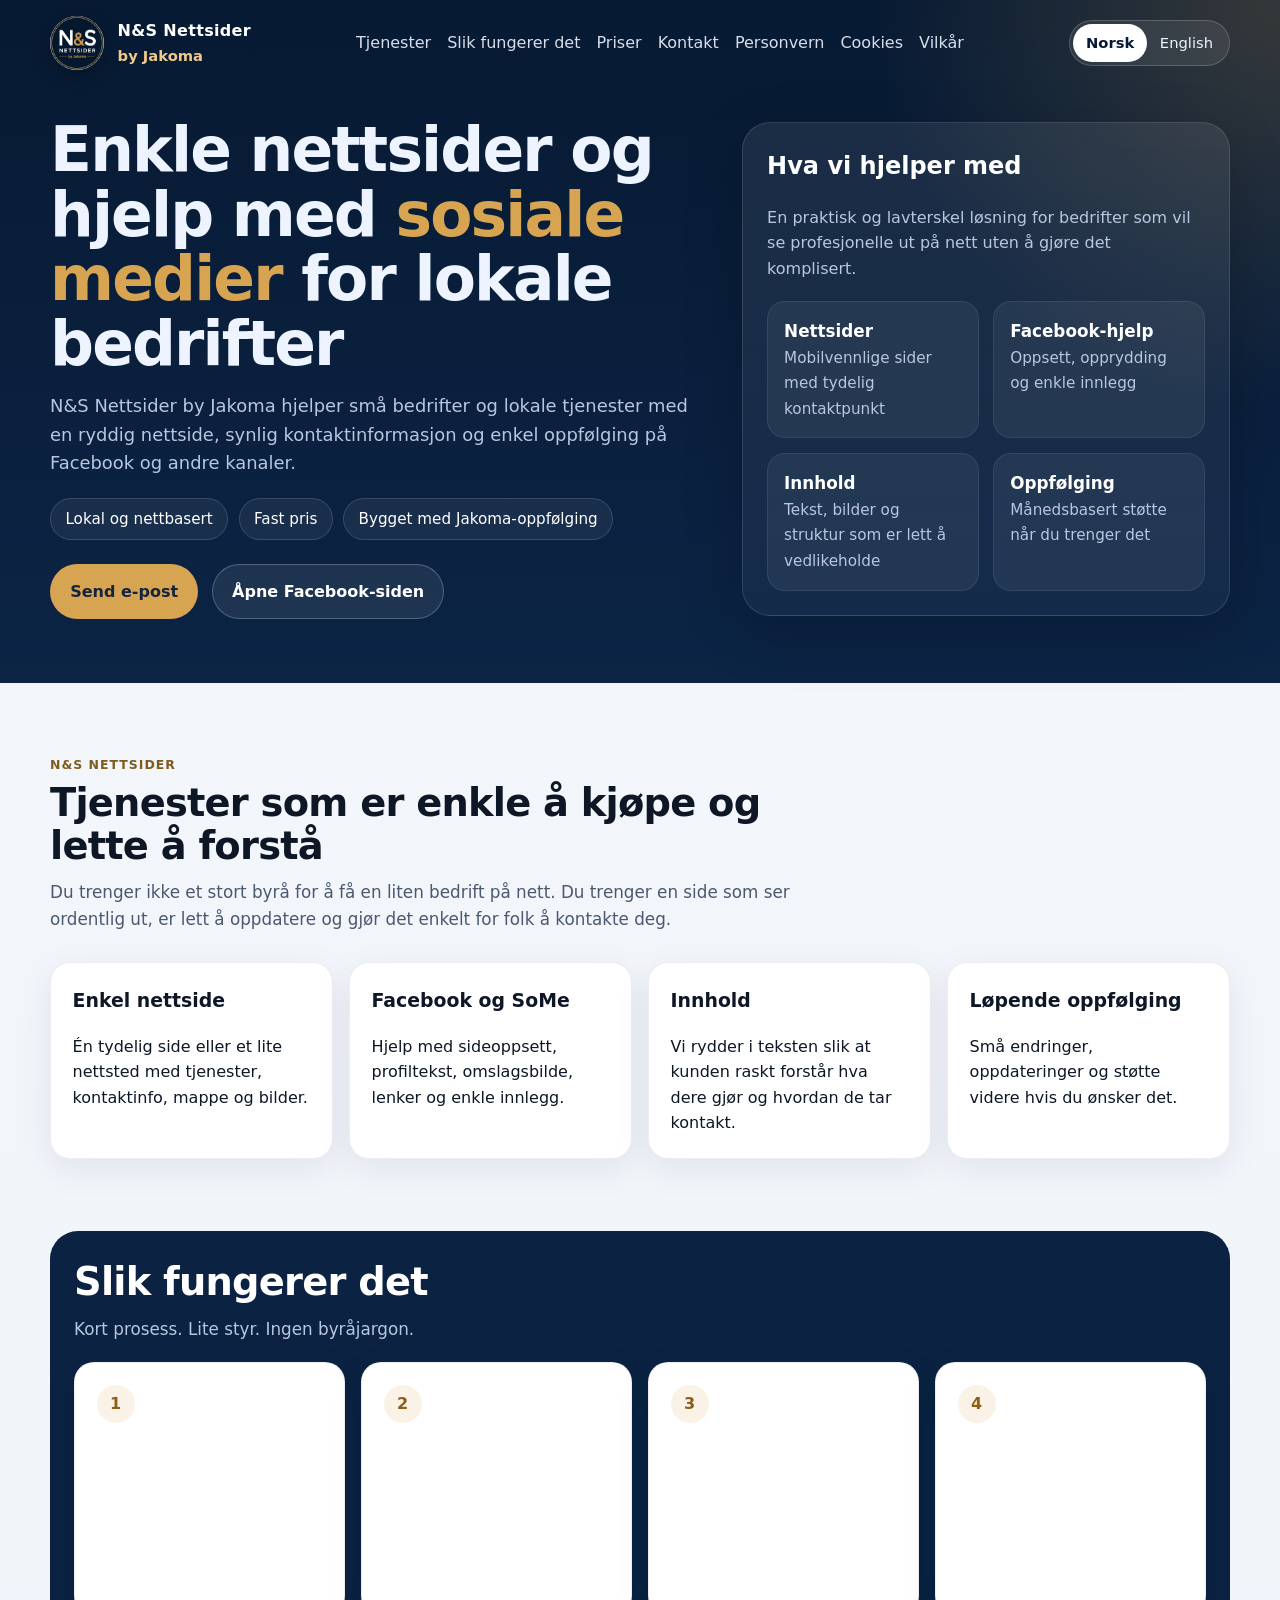
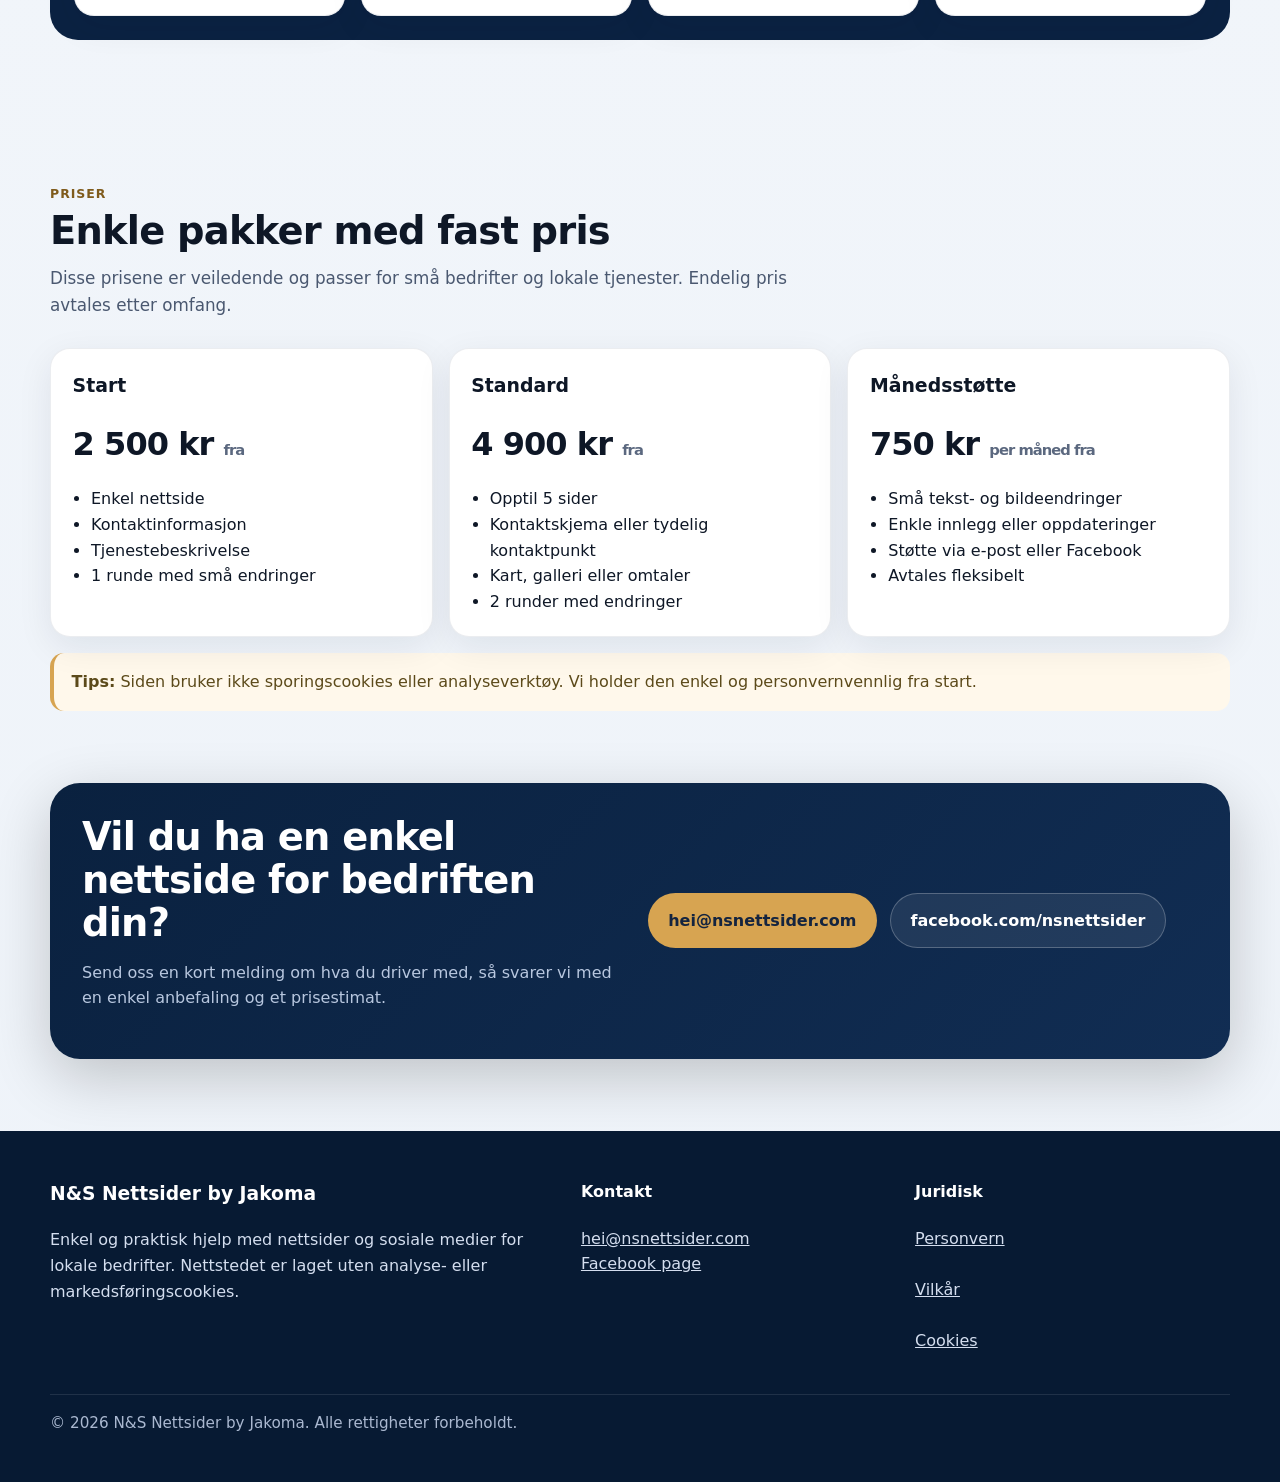
==== index.html @ bc0debbe "Add files via upload" ====
<!DOCTYPE html>
<html lang="no">
<head>
  <meta charset="utf-8" />
  <meta name="viewport" content="width=device-width, initial-scale=1" />
  <title>N&S Nettsider by Jakoma</title>
  <meta name="description" content="Enkle nettsider og hjelp med sosiale medier for lokale bedrifter. N&S Nettsider by Jakoma hjelper små bedrifter i Sortland og ellers i Norge." />
  <link rel="canonical" href="https://nsnettsider.com/" />
  <meta property="og:title" content="N&S Nettsider by Jakoma" />
  <meta property="og:description" content="Enkle nettsider og hjelp med sosiale medier for lokale bedrifter." />
  <meta property="og:type" content="website" />
  <meta property="og:url" content="https://nsnettsider.com/" />
  <meta property="og:image" content="https://nsnettsider.com/assets/og-cover.png" />
  <meta name="twitter:card" content="summary_large_image" />
  <meta name="theme-color" content="#071a33" />
  <link rel="icon" href="assets/logo.png" />
  <link rel="stylesheet" href="style.css" />
  <script type="application/ld+json">
  {
    "@context": "https://schema.org",
    "@type": "Organization",
    "name": "N&S Nettsider by Jakoma",
    "url": "https://nsnettsider.com/",
    "logo": "https://nsnettsider.com/assets/logo.png",
    "email": "hei@nsnettsider.com",
    "sameAs": [
      "https://www.facebook.com/nsnettsider/"
    ]
  }
  </script>
</head>
<body>
  <a class="skip-link" href="#main">Skip to content</a>
  <div class="site-shell">
    <div class="top">
      <div class="container">
        <header class="navbar" aria-label="Main navigation">
          <a class="brand" href="index.html" data-internal-link>
            <img src="assets/logo.png" alt="N&S Nettsider by Jakoma logo" />
            <span>
              <span class="brand-mark">N&S Nettsider</span>
              <span class="brand-sub">by Jakoma</span>
            </span>
          </a>
          <button class="mobile-toggle" type="button" data-mobile-toggle aria-expanded="false" aria-controls="site-menu"><span class="lang-block" data-lang="no">Meny</span><span class="lang-block" data-lang="en">Menu</span></button>
          <nav class="nav-links" id="site-menu" data-mobile-menu>
            <a href="#services"><span class="lang-block" data-lang="no">Tjenester</span><span class="lang-block" data-lang="en">Services</span></a>
            <a href="#process"><span class="lang-block" data-lang="no">Slik fungerer det</span><span class="lang-block" data-lang="en">How it works</span></a>
            <a href="#pricing"><span class="lang-block" data-lang="no">Priser</span><span class="lang-block" data-lang="en">Pricing</span></a>
            <a href="#contact"><span class="lang-block" data-lang="no">Kontakt</span><span class="lang-block" data-lang="en">Contact</span></a>
            <a href="privacy.html" data-internal-link><span class="lang-block" data-lang="no">Personvern</span><span class="lang-block" data-lang="en">Privacy</span></a>
            <a href="cookies.html" data-internal-link><span class="lang-block" data-lang="no">Cookies</span><span class="lang-block" data-lang="en">Cookies</span></a>
            <a href="terms.html" data-internal-link><span class="lang-block" data-lang="no">Vilkår</span><span class="lang-block" data-lang="en">Terms</span></a>
          </nav>
          <div class="nav-actions">
            <div class="lang-switch" aria-label="Language switcher">
              <a href="#" data-lang-switch="no">Norsk</a>
              <a href="#" data-lang-switch="en">English</a>
            </div>
          </div>
        </header>

        <main id="main" class="hero">
          <section>
            <div class="lang-block" data-lang="no">
              <h1>Enkle nettsider og hjelp med <span class="highlight">sosiale medier</span> for lokale bedrifter</h1>
              <p class="lead">N&S Nettsider by Jakoma hjelper små bedrifter og lokale tjenester med en ryddig nettside, synlig kontaktinformasjon og enkel oppfølging på Facebook og andre kanaler.</p>
              <div class="hero-badges">
                <span>Lokal og nettbasert</span>
                <span>Fast pris</span>
                <span>Bygget med Jakoma-oppfølging</span>
              </div>
              <div class="cta-row">
                <a class="button primary" href="mailto:hei@nsnettsider.com?subject=Foresp%C3%B8rsel%20om%20nettside">Send e-post</a>
                <a class="button secondary" href="https://www.facebook.com/nsnettsider/" target="_blank" rel="noopener noreferrer">Åpne Facebook-siden</a>
              </div>
            </div>
            <div class="lang-block" data-lang="en">
              <h1>Simple websites and <span class="highlight">social media help</span> for local businesses</h1>
              <p class="lead">N&S Nettsider by Jakoma helps small businesses and local services with a tidy website, clear contact details, and straightforward support for Facebook and related channels.</p>
              <div class="hero-badges">
                <span>Local and remote</span>
                <span>Fixed pricing</span>
                <span>Built with Jakoma oversight</span>
              </div>
              <div class="cta-row">
                <a class="button primary" href="mailto:hei@nsnettsider.com?subject=Website%20enquiry">Email us</a>
                <a class="button secondary" href="https://www.facebook.com/nsnettsider/" target="_blank" rel="noopener noreferrer">Open Facebook page</a>
              </div>
            </div>
          </section>

          <aside class="hero-card" aria-label="Overview">
            <div class="lang-block" data-lang="no">
              <h2 style="margin-top:0;color:#fff;font-size:1.5rem;">Hva vi hjelper med</h2>
              <p style="color:var(--muted);margin-top:0;">En praktisk og lavterskel løsning for bedrifter som vil se profesjonelle ut på nett uten å gjøre det komplisert.</p>
              <div class="stats">
                <div class="stat"><strong>Nettsider</strong><span>Mobilvennlige sider med tydelig kontaktpunkt</span></div>
                <div class="stat"><strong>Facebook-hjelp</strong><span>Oppsett, opprydding og enkle innlegg</span></div>
                <div class="stat"><strong>Innhold</strong><span>Tekst, bilder og struktur som er lett å vedlikeholde</span></div>
                <div class="stat"><strong>Oppfølging</strong><span>Månedsbasert støtte når du trenger det</span></div>
              </div>
            </div>
            <div class="lang-block" data-lang="en">
              <h2 style="margin-top:0;color:#fff;font-size:1.5rem;">What we help with</h2>
              <p style="color:var(--muted);margin-top:0;">A practical, low-friction option for businesses that want to look professional online without making it complicated.</p>
              <div class="stats">
                <div class="stat"><strong>Websites</strong><span>Mobile-friendly pages with a clear contact point</span></div>
                <div class="stat"><strong>Facebook support</strong><span>Setup, tidy-up, and simple posts</span></div>
                <div class="stat"><strong>Content</strong><span>Copy, images, and structure that are easy to maintain</span></div>
                <div class="stat"><strong>Ongoing support</strong><span>Monthly help when you need it</span></div>
              </div>
            </div>
          </aside>
        </main>
      </div>
    </div>

    <section class="section">
      <div class="container">
        <div class="section-head">
          <div class="lang-block" data-lang="no">
            <div class="kicker">N&S Nettsider</div>
            <h2 id="services">Tjenester som er enkle å kjøpe og lette å forstå</h2>
            <p class="section-lead">Du trenger ikke et stort byrå for å få en liten bedrift på nett. Du trenger en side som ser ordentlig ut, er lett å oppdatere og gjør det enkelt for folk å kontakte deg.</p>
          </div>
          <div class="lang-block" data-lang="en">
            <div class="kicker">N&S Nettsider</div>
            <h2 id="services">Services that are easy to buy and easy to understand</h2>
            <p class="section-lead">You do not need a big agency to get a small business online. You need a site that looks credible, is easy to update, and makes it easy for people to contact you.</p>
          </div>
        </div>
        <div class="grid grid-4">
          <article class="card">
            <div class="lang-block" data-lang="no"><h3>Enkel nettside</h3><p>Én tydelig side eller et lite nettsted med tjenester, kontaktinfo, mappe og bilder.</p></div>
            <div class="lang-block" data-lang="en"><h3>Simple website</h3><p>One clear landing page or a small website with services, contact details, map, and images.</p></div>
          </article>
          <article class="card">
            <div class="lang-block" data-lang="no"><h3>Facebook og SoMe</h3><p>Hjelp med sideoppsett, profiltekst, omslagsbilde, lenker og enkle innlegg.</p></div>
            <div class="lang-block" data-lang="en"><h3>Facebook and social</h3><p>Help with page setup, profile text, cover image, links, and simple posts.</p></div>
          </article>
          <article class="card">
            <div class="lang-block" data-lang="no"><h3>Innhold</h3><p>Vi rydder i teksten slik at kunden raskt forstår hva dere gjør og hvordan de tar kontakt.</p></div>
            <div class="lang-block" data-lang="en"><h3>Content</h3><p>We tidy the wording so customers quickly understand what you do and how to get in touch.</p></div>
          </article>
          <article class="card">
            <div class="lang-block" data-lang="no"><h3>Løpende oppfølging</h3><p>Små endringer, oppdateringer og støtte videre hvis du ønsker det.</p></div>
            <div class="lang-block" data-lang="en"><h3>Ongoing support</h3><p>Small changes, updates, and continued support if you want it.</p></div>
          </article>
        </div>
      </div>
    </section>

    <section class="section steps" style="padding-top:0;">
      <div class="container">
        <div class="band">
          <div class="section-head" style="margin-bottom:1.2rem;max-width:none;">
            <div class="lang-block" data-lang="no"><h2 id="process" style="color:#fff;">Slik fungerer det</h2><p class="section-lead" style="color:var(--muted);">Kort prosess. Lite styr. Ingen byråjargon.</p></div>
            <div class="lang-block" data-lang="en"><h2 id="process" style="color:#fff;">How it works</h2><p class="section-lead" style="color:var(--muted);">Short process. Minimal hassle. No agency jargon.</p></div>
          </div>
          <div class="grid grid-4">
            <div class="card"><div class="step-number">1</div><div class="lang-block" data-lang="no"><h3>Send informasjon</h3><p>Send oss navn på bedriften, tjenester, kontaktinfo og eventuelle bilder.</p></div><div class="lang-block" data-lang="en"><h3>Send the basics</h3><p>Send the business name, services, contact details, and any photos you have.</p></div></div>
            <div class="card"><div class="step-number">2</div><div class="lang-block" data-lang="no"><h3>Vi setter opp siden</h3><p>Vi bygger en enkel og mobilvennlig side med tydelig struktur.</p></div><div class="lang-block" data-lang="en"><h3>We build the page</h3><p>We create a simple, mobile-friendly page with a clear structure.</p></div></div>
            <div class="card"><div class="step-number">3</div><div class="lang-block" data-lang="no"><h3>Du godkjenner</h3><p>Du ser gjennom og ber om små endringer før publisering.</p></div><div class="lang-block" data-lang="en"><h3>You review it</h3><p>You review the draft and request any small changes before launch.</p></div></div>
            <div class="card"><div class="step-number">4</div><div class="lang-block" data-lang="no"><h3>Publisering og oppfølging</h3><p>Når alt ser bra ut, publiserer vi og kan hjelpe videre ved behov.</p></div><div class="lang-block" data-lang="en"><h3>Launch and follow-up</h3><p>Once it looks right, we publish and can continue supporting you if needed.</p></div></div>
          </div>
        </div>
      </div>
    </section>

    <section class="section">
      <div class="container">
        <div class="section-head">
          <div class="lang-block" data-lang="no"><div class="kicker">Priser</div><h2 id="pricing">Enkle pakker med fast pris</h2><p class="section-lead">Disse prisene er veiledende og passer for små bedrifter og lokale tjenester. Endelig pris avtales etter omfang.</p></div>
          <div class="lang-block" data-lang="en"><div class="kicker">Pricing</div><h2 id="pricing">Simple packages with fixed pricing</h2><p class="section-lead">These guide prices suit small businesses and local services. Final pricing depends on scope.</p></div>
        </div>
        <div class="grid grid-3">
          <article class="card">
            <div class="lang-block" data-lang="no"><h3>Start</h3><div class="price">2 500 kr <small>fra</small></div><ul><li>Enkel nettside</li><li>Kontaktinformasjon</li><li>Tjenestebeskrivelse</li><li>1 runde med små endringer</li></ul></div>
            <div class="lang-block" data-lang="en"><h3>Starter</h3><div class="price">NOK 2,500 <small>from</small></div><ul><li>Simple website</li><li>Contact details</li><li>Services section</li><li>1 round of minor edits</li></ul></div>
          </article>
          <article class="card">
            <div class="lang-block" data-lang="no"><h3>Standard</h3><div class="price">4 900 kr <small>fra</small></div><ul><li>Opptil 5 sider</li><li>Kontaktskjema eller tydelig kontaktpunkt</li><li>Kart, galleri eller omtaler</li><li>2 runder med endringer</li></ul></div>
            <div class="lang-block" data-lang="en"><h3>Standard</h3><div class="price">NOK 4,900 <small>from</small></div><ul><li>Up to 5 pages</li><li>Contact form or clear contact point</li><li>Map, gallery, or reviews</li><li>2 rounds of edits</li></ul></div>
          </article>
          <article class="card">
            <div class="lang-block" data-lang="no"><h3>Månedsstøtte</h3><div class="price">750 kr <small>per måned fra</small></div><ul><li>Små tekst- og bildeendringer</li><li>Enkle innlegg eller oppdateringer</li><li>Støtte via e-post eller Facebook</li><li>Avtales fleksibelt</li></ul></div>
            <div class="lang-block" data-lang="en"><h3>Monthly support</h3><div class="price">NOK 750 <small>per month from</small></div><ul><li>Minor copy and image updates</li><li>Simple posts or updates</li><li>Support by email or Facebook</li><li>Flexible as needed</li></ul></div>
          </article>
        </div>
        <div class="notice" style="margin-top:1rem;">
          <div class="lang-block" data-lang="no"><strong>Tips:</strong> Siden bruker ikke sporingscookies eller analyseverktøy. Vi holder den enkel og personvernvennlig fra start.</div>
          <div class="lang-block" data-lang="en"><strong>Note:</strong> This website does not use tracking cookies or analytics tools. It is intentionally kept simple and privacy-friendly from the start.</div>
        </div>
      </div>
    </section>

    <section class="section" id="contact" style="padding-top:0;">
      <div class="container">
        <div class="cta-panel">
          <div class="grid grid-2" style="align-items:center;">
            <div>
              <div class="lang-block" data-lang="no"><h2 style="color:#fff;margin-top:0;">Vil du ha en enkel nettside for bedriften din?</h2><p>Send oss en kort melding om hva du driver med, så svarer vi med en enkel anbefaling og et prisestimat.</p></div>
              <div class="lang-block" data-lang="en"><h2 style="color:#fff;margin-top:0;">Want a simple website for your business?</h2><p>Send us a short message about your business and we will reply with a straightforward recommendation and price estimate.</p></div>
            </div>
            <div>
              <div class="cta-row" style="justify-content:flex-start;">
                <a class="button primary" href="mailto:hei@nsnettsider.com?subject=Foresp%C3%B8rsel%20om%20nettside">hei@nsnettsider.com</a>
                <a class="button secondary" href="https://www.facebook.com/nsnettsider/" target="_blank" rel="noopener noreferrer">facebook.com/nsnettsider</a>
              </div>
            </div>
          </div>
        </div>
      </div>
    </section>

    <footer class="footer">
      <div class="container">
        <div class="footer-grid">
          <div>
            <h3>N&S Nettsider by Jakoma</h3>
            <div class="lang-block" data-lang="no"><p>Enkel og praktisk hjelp med nettsider og sosiale medier for lokale bedrifter. Nettstedet er laget uten analyse- eller markedsføringscookies.</p></div>
            <div class="lang-block" data-lang="en"><p>Simple, practical help with websites and social media for local businesses. This site is built without analytics or marketing cookies.</p></div>
          </div>
          <div>
            <h4><span class="lang-block" data-lang="no">Kontakt</span><span class="lang-block" data-lang="en">Contact</span></h4>
            <p><a href="mailto:hei@nsnettsider.com">hei@nsnettsider.com</a><br /><a href="https://www.facebook.com/nsnettsider/" target="_blank" rel="noopener noreferrer">Facebook page</a></p>
          </div>
          <div>
            <h4><span class="lang-block" data-lang="no">Juridisk</span><span class="lang-block" data-lang="en">Legal</span></h4>
            <p><a href="privacy.html" data-internal-link><span class="lang-block" data-lang="no">Personvern</span><span class="lang-block" data-lang="en">Privacy</span></a><br /><a href="terms.html" data-internal-link><span class="lang-block" data-lang="no">Vilkår</span><span class="lang-block" data-lang="en">Terms</span></a><br /><a href="cookies.html" data-internal-link>Cookies</a></p>
          </div>
        </div>
        <p class="footer-meta"><span class="lang-block" data-lang="no">© 2026 N&S Nettsider by Jakoma. Alle rettigheter forbeholdt.</span><span class="lang-block" data-lang="en">© 2026 N&S Nettsider by Jakoma. All rights reserved.</span></p>
      </div>
    </footer>
  </div>
  <script src="site.js"></script>
</body>
</html>
---- style.css ----
:root {
  --bg: #071a33;
  --bg-soft: #0c2445;
  --surface: #0f2d55;
  --surface-soft: #132f59;
  --card: #ffffff;
  --text: #0e1726;
  --ink: #eef4ff;
  --muted: #b8c7df;
  --line: rgba(255,255,255,0.14);
  --gold: #d7a451;
  --gold-soft: #f0ca8a;
  --shadow: 0 18px 60px rgba(0,0,0,0.2);
  --radius: 20px;
  --max: 1180px;
}
* { box-sizing: border-box; }
html { scroll-behavior: smooth; }
body {
  margin: 0;
  font-family: Inter, ui-sans-serif, system-ui, -apple-system, BlinkMacSystemFont, "Segoe UI", sans-serif;
  color: var(--text);
  background: linear-gradient(180deg, #f4f7fb 0%, #eef3f9 100%);
  line-height: 1.6;
}
a { color: inherit; }
img { max-width: 100%; display: block; }
.skip-link {
  position: absolute; left: -9999px; top: auto;
}
.skip-link:focus {
  left: 12px; top: 12px; z-index: 1000; background: #fff; padding: .75rem 1rem; border-radius: 10px;
}
.site-shell {
  min-height: 100vh;
}
.top {
  background:
    radial-gradient(circle at top right, rgba(215,164,81,0.22), transparent 28%),
    linear-gradient(180deg, var(--bg) 0%, var(--bg-soft) 100%);
  color: var(--ink);
}
.container {
  width: min(calc(100% - 2rem), var(--max));
  margin: 0 auto;
}
.navbar {
  display: flex;
  align-items: center;
  justify-content: space-between;
  gap: 1rem;
  padding: 1rem 0;
}
.brand {
  display: inline-flex;
  align-items: center;
  gap: .85rem;
  color: #fff;
  text-decoration: none;
  min-width: 0;
}
.brand img {
  width: 54px;
  height: 54px;
  border-radius: 50%;
  box-shadow: 0 6px 18px rgba(0,0,0,.25);
}
.brand-mark {
  font-weight: 800;
  letter-spacing: .02em;
}
.brand-sub {
  display: block;
  color: var(--gold-soft);
  font-size: .92rem;
  font-weight: 600;
}
.nav-links {
  display: flex;
  align-items: center;
  gap: 1rem;
  flex-wrap: wrap;
}
.nav-links a {
  color: var(--ink);
  text-decoration: none;
  opacity: .9;
}
.nav-links a:hover,
.nav-links a:focus-visible { opacity: 1; text-decoration: underline; }
.nav-actions {
  display: inline-flex;
  gap: .5rem;
  align-items: center;
}
.lang-switch {
  display: inline-flex;
  background: rgba(255,255,255,.08);
  border: 1px solid rgba(255,255,255,.18);
  border-radius: 999px;
  padding: .2rem;
}
.lang-switch a {
  color: var(--ink);
  text-decoration: none;
  border-radius: 999px;
  padding: .45rem .8rem;
  font-size: .92rem;
}
.lang-switch a.active {
  background: #fff;
  color: var(--bg);
  font-weight: 700;
}
.mobile-toggle {
  display: none;
  border: 1px solid rgba(255,255,255,.2);
  background: rgba(255,255,255,.08);
  color: #fff;
  border-radius: 12px;
  padding: .7rem .8rem;
}
.hero {
  display: grid;
  grid-template-columns: 1.15fr .85fr;
  gap: 2rem;
  padding: 2rem 0 4rem;
  align-items: center;
}
.hero h1 {
  font-size: clamp(2.3rem, 4.8vw, 4.4rem);
  line-height: 1.05;
  margin: 0 0 1rem;
  letter-spacing: -.03em;
}
.hero p.lead {
  font-size: clamp(1.05rem, 1.4vw, 1.22rem);
  color: var(--muted);
  max-width: 62ch;
  margin: 0 0 1.25rem;
}
.highlight { color: var(--gold); }
.hero-badges {
  display: flex;
  flex-wrap: wrap;
  gap: .65rem;
  margin: 1.25rem 0 1.5rem;
}
.hero-badges span {
  border: 1px solid rgba(255,255,255,.14);
  border-radius: 999px;
  padding: .5rem .9rem;
  background: rgba(255,255,255,.06);
  color: #fff;
  font-size: .95rem;
}
.cta-row {
  display: flex;
  gap: .85rem;
  flex-wrap: wrap;
}
.button {
  display: inline-flex;
  align-items: center;
  justify-content: center;
  min-height: 48px;
  border-radius: 999px;
  padding: .85rem 1.2rem;
  text-decoration: none;
  font-weight: 700;
  border: 1px solid transparent;
}
.button.primary { background: var(--gold); color: #14243f; }
.button.primary:hover,
.button.primary:focus-visible { filter: brightness(1.04); }
.button.secondary {
  color: #fff;
  border-color: rgba(255,255,255,.24);
  background: rgba(255,255,255,.08);
}
.hero-card {
  background: linear-gradient(180deg, rgba(255,255,255,.08), rgba(255,255,255,.04));
  border: 1px solid rgba(255,255,255,.12);
  border-radius: 28px;
  padding: 1.5rem;
  box-shadow: var(--shadow);
}
.hero-card .stats {
  display: grid;
  grid-template-columns: repeat(2, minmax(0, 1fr));
  gap: .9rem;
  margin-top: 1.2rem;
}
.hero-card .stat {
  background: rgba(255,255,255,.06);
  border: 1px solid rgba(255,255,255,.08);
  border-radius: 18px;
  padding: 1rem;
}
.hero-card .stat strong { display:block; color:#fff; font-size:1.05rem; }
.hero-card .stat span { color: var(--muted); font-size:.95rem; }
.section {
  padding: 4.5rem 0;
}
.section-head {
  max-width: 760px;
  margin-bottom: 1.8rem;
}
.kicker {
  color: #7f5b1c;
  font-weight: 800;
  letter-spacing: .08em;
  text-transform: uppercase;
  font-size: .78rem;
}
.section h2 {
  margin: .35rem 0 .8rem;
  font-size: clamp(1.8rem, 3vw, 3rem);
  line-height: 1.12;
  letter-spacing: -.02em;
}
.section p.section-lead {
  margin: 0;
  color: #4a5870;
  font-size: 1.05rem;
}
.grid {
  display: grid;
  gap: 1rem;
}
.grid-4 { grid-template-columns: repeat(4, minmax(0, 1fr)); }
.grid-3 { grid-template-columns: repeat(3, minmax(0, 1fr)); }
.grid-2 { grid-template-columns: repeat(2, minmax(0, 1fr)); }
.card {
  background: #fff;
  border-radius: var(--radius);
  padding: 1.35rem;
  box-shadow: 0 10px 35px rgba(7,26,51,.08);
  border: 1px solid rgba(9, 33, 69, 0.08);
}
.card h3 { margin-top: 0; font-size: 1.18rem; }
.card p:last-child, .card ul:last-child { margin-bottom: 0; }
.card ul { padding-left: 1.15rem; }
.band {
  background: #0b2242;
  color: #fff;
  border-radius: 28px;
  padding: 1.5rem;
}
.steps .step-number {
  width: 38px; height: 38px;
  display: inline-flex;
  align-items: center; justify-content: center;
  border-radius: 50%;
  background: rgba(215,164,81,.14);
  color: #8f5e15;
  font-weight: 800;
  margin-bottom: .9rem;
}
.price {
  font-size: 2rem;
  font-weight: 800;
  letter-spacing: -.03em;
  margin: .2rem 0 .5rem;
}
.price small {
  font-size: .92rem;
  font-weight: 600;
  color: #5b687f;
}
.notice {
  border-left: 4px solid var(--gold);
  padding: 1rem 1rem 1rem 1.1rem;
  background: #fff8eb;
  border-radius: 14px;
  color: #5c4a1a;
}
.cta-panel {
  background: linear-gradient(135deg, #0a213f 0%, #112d53 100%);
  color: #fff;
  border-radius: 30px;
  padding: 2rem;
  box-shadow: var(--shadow);
}
.cta-panel p { color: var(--muted); }
.footer {
  background: #071a33;
  color: #d4deef;
  padding: 3rem 0 2rem;
}
.footer-grid {
  display: grid;
  grid-template-columns: 1.3fr .8fr .8fr;
  gap: 1.2rem;
}
.footer h3,.footer h4 { color:#fff; margin-top:0; }
.footer a { color: #d4deef; }
.footer-meta {
  margin-top: 1.5rem;
  padding-top: 1rem;
  border-top: 1px solid rgba(255,255,255,.1);
  color: #aab8d0;
  font-size: .95rem;
}
.legal-page .top {
  padding-bottom: 1rem;
}
.legal-wrap {
  width: min(calc(100% - 2rem), 900px);
  margin: -2rem auto 0;
  position: relative;
}
.legal-card {
  background: #fff;
  border-radius: 28px;
  box-shadow: 0 18px 60px rgba(7,26,51,.1);
  padding: 2rem;
  border: 1px solid rgba(9, 33, 69, 0.08);
}
.legal-card h1 { margin-top: 0; font-size: clamp(2rem, 3.4vw, 3.25rem); }
.legal-card h2 { margin-top: 2rem; }
.legal-card p, .legal-card li { color: #334159; }
.legal-links {
  display: inline-flex; gap: .75rem; flex-wrap: wrap;
  margin-top: 1rem;
}
.legal-links a {
  background: #eff4fb;
  border-radius: 999px;
  padding: .55rem .85rem;
  text-decoration: none;
  color: #1e3558;
  font-weight: 600;
}
.lang-block { display: none; }
.lang-block.active { display: block; }
@media (max-width: 980px) {
  .hero { grid-template-columns: 1fr; }
  .grid-4, .grid-3, .grid-2, .footer-grid { grid-template-columns: 1fr; }
}
@media (max-width: 760px) {
  .nav-links {
    position: fixed;
    inset: 72px 1rem auto 1rem;
    background: rgba(7,26,51,.98);
    border: 1px solid rgba(255,255,255,.08);
    border-radius: 20px;
    padding: 1rem;
    display: none;
    z-index: 50;
    box-shadow: var(--shadow);
  }
  .nav-links.open { display: flex; flex-direction: column; align-items: flex-start; }
  .mobile-toggle { display: inline-flex; }
  .navbar { align-items: flex-start; }
  .nav-actions { margin-left: auto; }
  .hero-card .stats { grid-template-columns: 1fr; }
  .section { padding: 3.5rem 0; }
  .legal-card { padding: 1.4rem; }
}
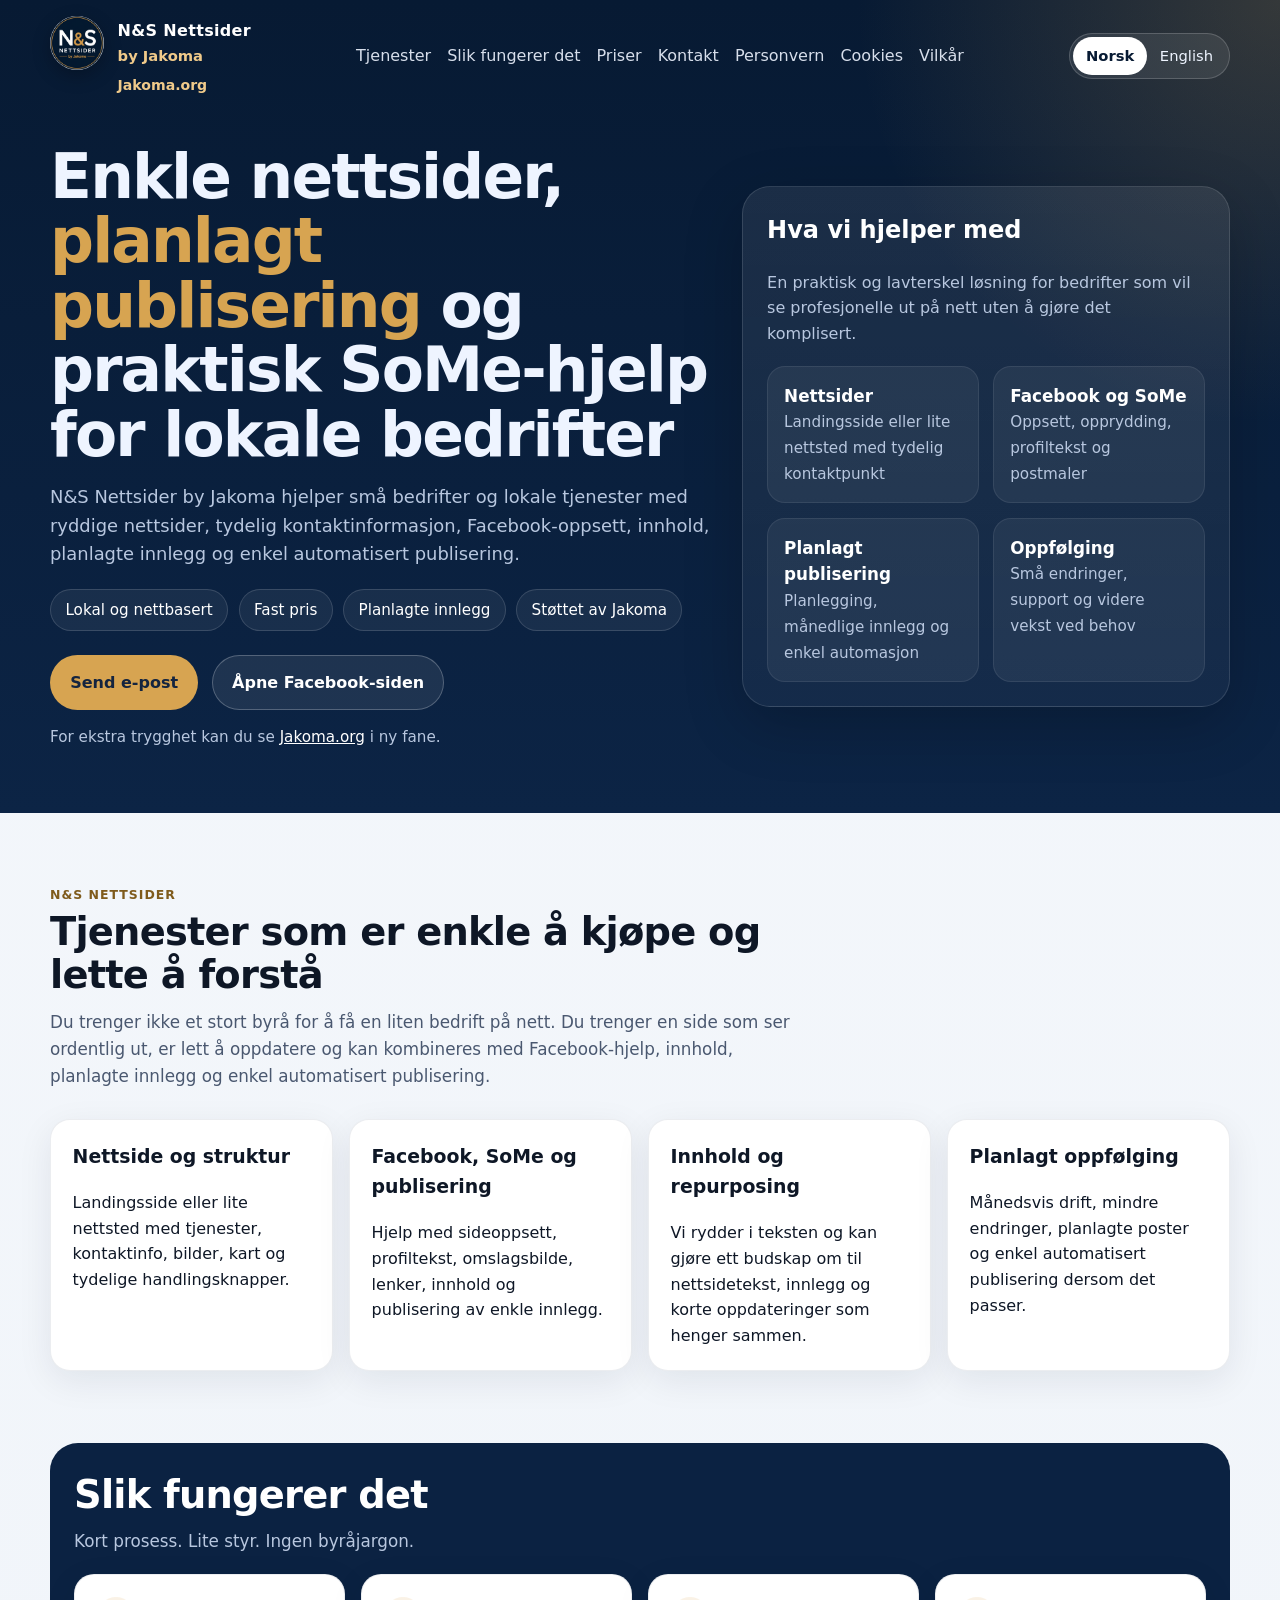
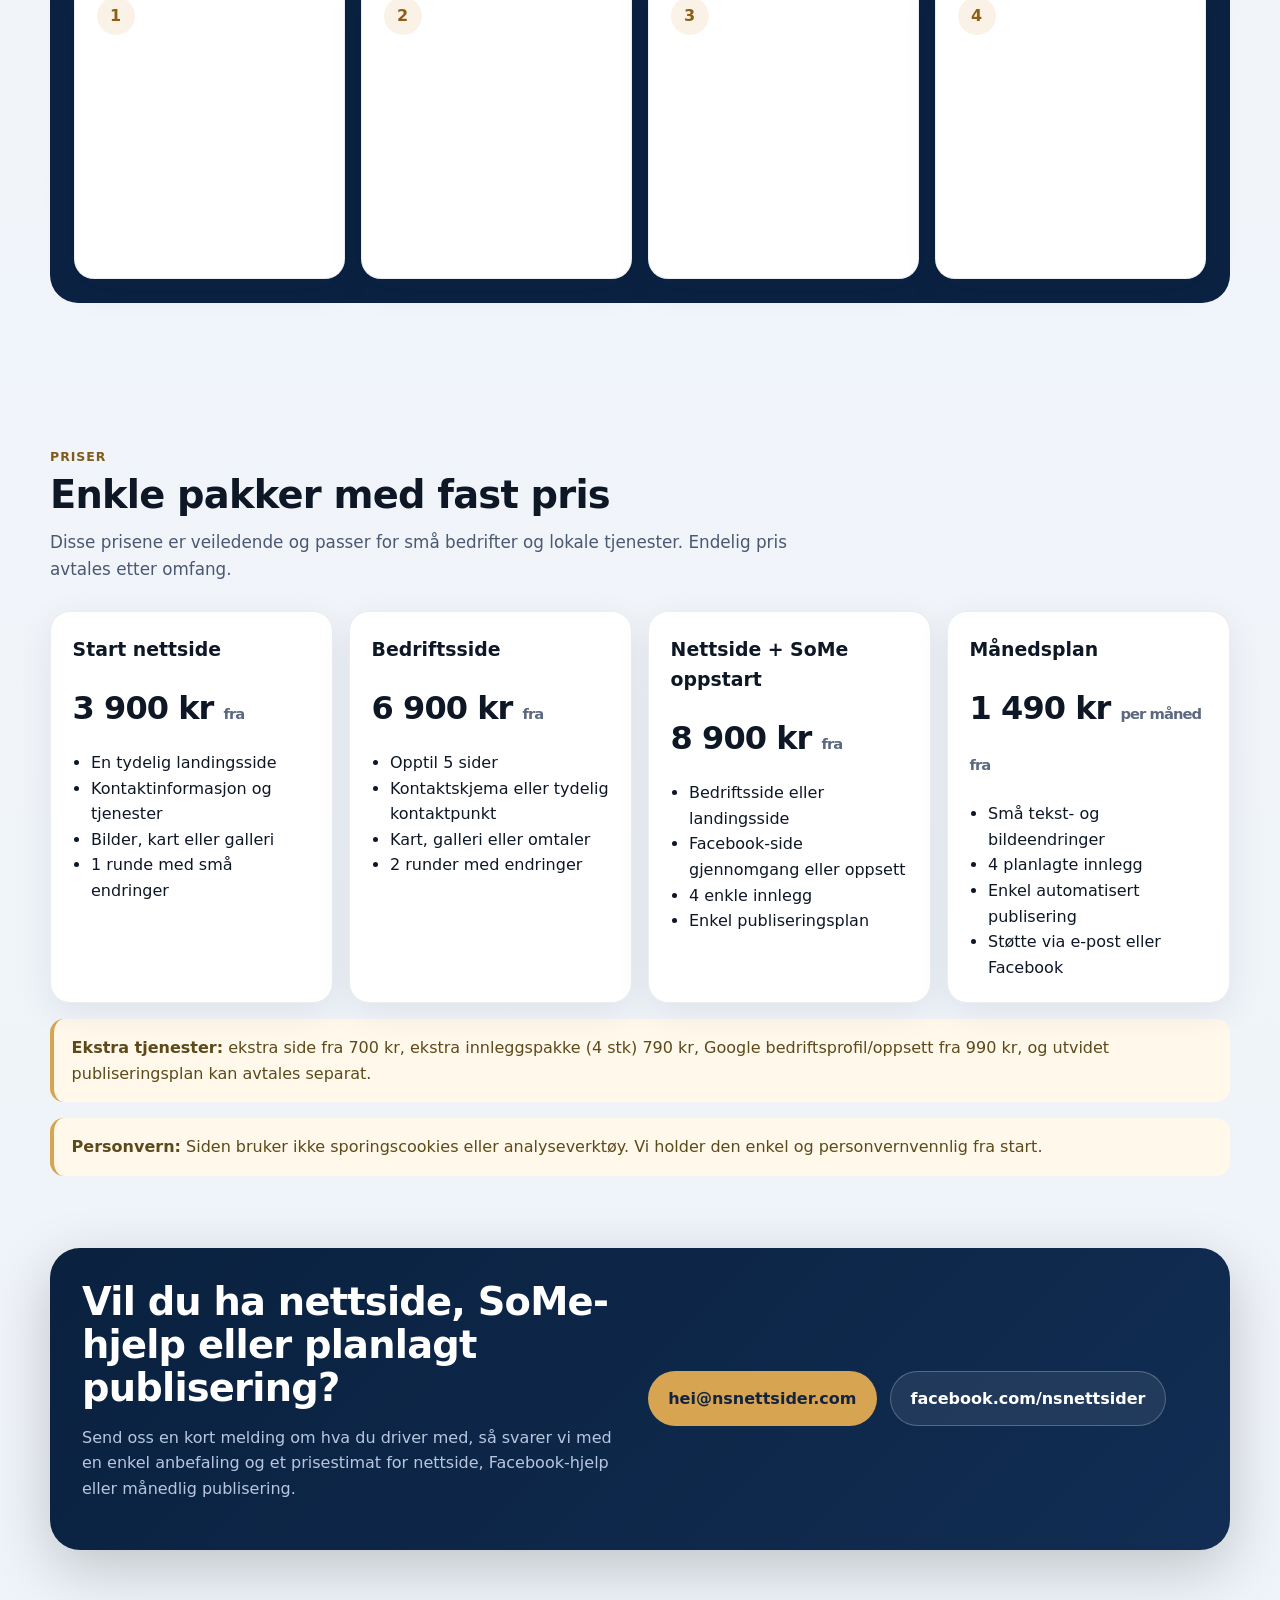
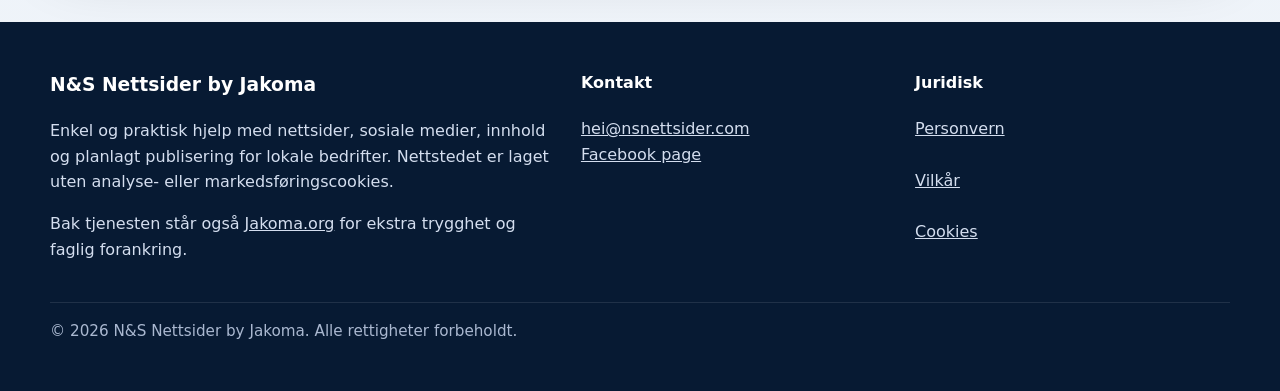
==== commit a04087ff: "Add files via upload" ====
--- a/index.html
+++ b/index.html
@@ -4,10 +4,10 @@
   <meta charset="utf-8" />
   <meta name="viewport" content="width=device-width, initial-scale=1" />
   <title>N&S Nettsider by Jakoma</title>
-  <meta name="description" content="Enkle nettsider og hjelp med sosiale medier for lokale bedrifter. N&S Nettsider by Jakoma hjelper små bedrifter i Sortland og ellers i Norge." />
+  <meta name="description" content="Enkle nettsider, Facebook-hjelp, innhold og planlagt publisering for lokale bedrifter. N&S Nettsider by Jakoma hjelper små bedrifter i Sortland og ellers i Norge." />
   <link rel="canonical" href="https://nsnettsider.com/" />
   <meta property="og:title" content="N&S Nettsider by Jakoma" />
-  <meta property="og:description" content="Enkle nettsider og hjelp med sosiale medier for lokale bedrifter." />
+  <meta property="og:description" content="Enkle nettsider, Facebook-hjelp, innhold og planlagt publisering for lokale bedrifter." />
   <meta property="og:type" content="website" />
   <meta property="og:url" content="https://nsnettsider.com/" />
   <meta property="og:image" content="https://nsnettsider.com/assets/og-cover.png" />
@@ -35,13 +35,16 @@
     <div class="top">
       <div class="container">
         <header class="navbar" aria-label="Main navigation">
-          <a class="brand" href="index.html" data-internal-link>
-            <img src="assets/logo.png" alt="N&S Nettsider by Jakoma logo" />
-            <span>
-              <span class="brand-mark">N&S Nettsider</span>
-              <span class="brand-sub">by Jakoma</span>
-            </span>
-          </a>
+          <div class="brand-lockup">
+            <a class="brand" href="index.html" data-internal-link>
+              <img src="assets/logo.png" alt="N&S Nettsider by Jakoma logo" />
+              <span>
+                <span class="brand-mark">N&S Nettsider</span>
+                <span class="brand-sub">by Jakoma</span>
+              </span>
+            </a>
+            <a class="trust-link" href="https://jakoma.org/" target="_blank" rel="noopener noreferrer">Jakoma.org</a>
+          </div>
           <button class="mobile-toggle" type="button" data-mobile-toggle aria-expanded="false" aria-controls="site-menu"><span class="lang-block" data-lang="no">Meny</span><span class="lang-block" data-lang="en">Menu</span></button>
           <nav class="nav-links" id="site-menu" data-mobile-menu>
             <a href="#services"><span class="lang-block" data-lang="no">Tjenester</span><span class="lang-block" data-lang="en">Services</span></a>
@@ -63,30 +66,34 @@
         <main id="main" class="hero">
           <section>
             <div class="lang-block" data-lang="no">
-              <h1>Enkle nettsider og hjelp med <span class="highlight">sosiale medier</span> for lokale bedrifter</h1>
-              <p class="lead">N&S Nettsider by Jakoma hjelper små bedrifter og lokale tjenester med en ryddig nettside, synlig kontaktinformasjon og enkel oppfølging på Facebook og andre kanaler.</p>
+              <h1>Enkle nettsider, <span class="highlight">planlagt publisering</span> og praktisk SoMe-hjelp for lokale bedrifter</h1>
+              <p class="lead">N&S Nettsider by Jakoma hjelper små bedrifter og lokale tjenester med ryddige nettsider, tydelig kontaktinformasjon, Facebook-oppsett, innhold, planlagte innlegg og enkel automatisert publisering.</p>
               <div class="hero-badges">
                 <span>Lokal og nettbasert</span>
                 <span>Fast pris</span>
-                <span>Bygget med Jakoma-oppfølging</span>
+                <span>Planlagte innlegg</span>
+                <span>Støttet av Jakoma</span>
               </div>
               <div class="cta-row">
-                <a class="button primary" href="mailto:hei@nsnettsider.com?subject=Foresp%C3%B8rsel%20om%20nettside">Send e-post</a>
+                <a class="button primary" href="mailto:hei@nsnettsider.com?subject=Foresp%C3%B8rsel%20om%20nettside%20eller%20publisering">Send e-post</a>
                 <a class="button secondary" href="https://www.facebook.com/nsnettsider/" target="_blank" rel="noopener noreferrer">Åpne Facebook-siden</a>
               </div>
+              <p class="trust-note">For ekstra trygghet kan du se <a href="https://jakoma.org/" target="_blank" rel="noopener noreferrer">Jakoma.org</a> i ny fane.</p>
             </div>
             <div class="lang-block" data-lang="en">
-              <h1>Simple websites and <span class="highlight">social media help</span> for local businesses</h1>
-              <p class="lead">N&S Nettsider by Jakoma helps small businesses and local services with a tidy website, clear contact details, and straightforward support for Facebook and related channels.</p>
+              <h1>Simple websites, <span class="highlight">scheduled posting</span> and practical social media help for local businesses</h1>
+              <p class="lead">N&S Nettsider by Jakoma helps small businesses and local services with tidy websites, clear contact details, Facebook setup, content, scheduled posts, and simple automated publishing.</p>
               <div class="hero-badges">
                 <span>Local and remote</span>
                 <span>Fixed pricing</span>
-                <span>Built with Jakoma oversight</span>
+                <span>Scheduled posts</span>
+                <span>Backed by Jakoma</span>
               </div>
               <div class="cta-row">
-                <a class="button primary" href="mailto:hei@nsnettsider.com?subject=Website%20enquiry">Email us</a>
+                <a class="button primary" href="mailto:hei@nsnettsider.com?subject=Website%20or%20publishing%20enquiry">Email us</a>
                 <a class="button secondary" href="https://www.facebook.com/nsnettsider/" target="_blank" rel="noopener noreferrer">Open Facebook page</a>
               </div>
+              <p class="trust-note">For extra reassurance, open <a href="https://jakoma.org/" target="_blank" rel="noopener noreferrer">Jakoma.org</a> in a new tab.</p>
             </div>
           </section>
 
@@ -95,20 +102,20 @@
               <h2 style="margin-top:0;color:#fff;font-size:1.5rem;">Hva vi hjelper med</h2>
               <p style="color:var(--muted);margin-top:0;">En praktisk og lavterskel løsning for bedrifter som vil se profesjonelle ut på nett uten å gjøre det komplisert.</p>
               <div class="stats">
-                <div class="stat"><strong>Nettsider</strong><span>Mobilvennlige sider med tydelig kontaktpunkt</span></div>
-                <div class="stat"><strong>Facebook-hjelp</strong><span>Oppsett, opprydding og enkle innlegg</span></div>
-                <div class="stat"><strong>Innhold</strong><span>Tekst, bilder og struktur som er lett å vedlikeholde</span></div>
-                <div class="stat"><strong>Oppfølging</strong><span>Månedsbasert støtte når du trenger det</span></div>
+                <div class="stat"><strong>Nettsider</strong><span>Landingsside eller lite nettsted med tydelig kontaktpunkt</span></div>
+                <div class="stat"><strong>Facebook og SoMe</strong><span>Oppsett, opprydding, profiltekst og postmaler</span></div>
+                <div class="stat"><strong>Planlagt publisering</strong><span>Planlegging, månedlige innlegg og enkel automasjon</span></div>
+                <div class="stat"><strong>Oppfølging</strong><span>Små endringer, support og videre vekst ved behov</span></div>
               </div>
             </div>
             <div class="lang-block" data-lang="en">
               <h2 style="margin-top:0;color:#fff;font-size:1.5rem;">What we help with</h2>
               <p style="color:var(--muted);margin-top:0;">A practical, low-friction option for businesses that want to look professional online without making it complicated.</p>
               <div class="stats">
-                <div class="stat"><strong>Websites</strong><span>Mobile-friendly pages with a clear contact point</span></div>
-                <div class="stat"><strong>Facebook support</strong><span>Setup, tidy-up, and simple posts</span></div>
-                <div class="stat"><strong>Content</strong><span>Copy, images, and structure that are easy to maintain</span></div>
-                <div class="stat"><strong>Ongoing support</strong><span>Monthly help when you need it</span></div>
+                <div class="stat"><strong>Websites</strong><span>Landing pages or small websites with a clear contact point</span></div>
+                <div class="stat"><strong>Facebook and social</strong><span>Setup, tidy-up, profile text, and post templates</span></div>
+                <div class="stat"><strong>Scheduled publishing</strong><span>Planning, monthly posts, and simple automation</span></div>
+                <div class="stat"><strong>Ongoing support</strong><span>Small edits, support, and growth help when needed</span></div>
               </div>
             </div>
           </aside>
@@ -122,30 +129,30 @@
           <div class="lang-block" data-lang="no">
             <div class="kicker">N&S Nettsider</div>
             <h2 id="services">Tjenester som er enkle å kjøpe og lette å forstå</h2>
-            <p class="section-lead">Du trenger ikke et stort byrå for å få en liten bedrift på nett. Du trenger en side som ser ordentlig ut, er lett å oppdatere og gjør det enkelt for folk å kontakte deg.</p>
+            <p class="section-lead">Du trenger ikke et stort byrå for å få en liten bedrift på nett. Du trenger en side som ser ordentlig ut, er lett å oppdatere og kan kombineres med Facebook-hjelp, innhold, planlagte innlegg og enkel automatisert publisering.</p>
           </div>
           <div class="lang-block" data-lang="en">
             <div class="kicker">N&S Nettsider</div>
             <h2 id="services">Services that are easy to buy and easy to understand</h2>
-            <p class="section-lead">You do not need a big agency to get a small business online. You need a site that looks credible, is easy to update, and makes it easy for people to contact you.</p>
+            <p class="section-lead">You do not need a big agency to get a small business online. You need a site that looks credible, is easy to update, and can be paired with Facebook help, content, scheduled posts, and simple automated publishing.</p>
           </div>
         </div>
         <div class="grid grid-4">
           <article class="card">
-            <div class="lang-block" data-lang="no"><h3>Enkel nettside</h3><p>Én tydelig side eller et lite nettsted med tjenester, kontaktinfo, mappe og bilder.</p></div>
-            <div class="lang-block" data-lang="en"><h3>Simple website</h3><p>One clear landing page or a small website with services, contact details, map, and images.</p></div>
-          </article>
-          <article class="card">
-            <div class="lang-block" data-lang="no"><h3>Facebook og SoMe</h3><p>Hjelp med sideoppsett, profiltekst, omslagsbilde, lenker og enkle innlegg.</p></div>
-            <div class="lang-block" data-lang="en"><h3>Facebook and social</h3><p>Help with page setup, profile text, cover image, links, and simple posts.</p></div>
-          </article>
-          <article class="card">
-            <div class="lang-block" data-lang="no"><h3>Innhold</h3><p>Vi rydder i teksten slik at kunden raskt forstår hva dere gjør og hvordan de tar kontakt.</p></div>
-            <div class="lang-block" data-lang="en"><h3>Content</h3><p>We tidy the wording so customers quickly understand what you do and how to get in touch.</p></div>
-          </article>
-          <article class="card">
-            <div class="lang-block" data-lang="no"><h3>Løpende oppfølging</h3><p>Små endringer, oppdateringer og støtte videre hvis du ønsker det.</p></div>
-            <div class="lang-block" data-lang="en"><h3>Ongoing support</h3><p>Small changes, updates, and continued support if you want it.</p></div>
+            <div class="lang-block" data-lang="no"><h3>Nettside og struktur</h3><p>Landingsside eller lite nettsted med tjenester, kontaktinfo, bilder, kart og tydelige handlingsknapper.</p></div>
+            <div class="lang-block" data-lang="en"><h3>Website and structure</h3><p>Landing page or small website with services, contact details, images, map, and clear calls to action.</p></div>
+          </article>
+          <article class="card">
+            <div class="lang-block" data-lang="no"><h3>Facebook, SoMe og publisering</h3><p>Hjelp med sideoppsett, profiltekst, omslagsbilde, lenker, innhold og publisering av enkle innlegg.</p></div>
+            <div class="lang-block" data-lang="en"><h3>Facebook, social, and publishing</h3><p>Help with page setup, profile text, cover image, links, content, and publishing simple posts.</p></div>
+          </article>
+          <article class="card">
+            <div class="lang-block" data-lang="no"><h3>Innhold og repurposing</h3><p>Vi rydder i teksten og kan gjøre ett budskap om til nettsidetekst, innlegg og korte oppdateringer som henger sammen.</p></div>
+            <div class="lang-block" data-lang="en"><h3>Content and repurposing</h3><p>We refine the wording and can turn one message into website copy, posts, and short updates that work together.</p></div>
+          </article>
+          <article class="card">
+            <div class="lang-block" data-lang="no"><h3>Planlagt oppfølging</h3><p>Månedsvis drift, mindre endringer, planlagte poster og enkel automatisert publisering dersom det passer.</p></div>
+            <div class="lang-block" data-lang="en"><h3>Planned support</h3><p>Monthly support, smaller changes, scheduled posts, and simple automated publishing where it fits.</p></div>
           </article>
         </div>
       </div>
@@ -159,10 +166,10 @@
             <div class="lang-block" data-lang="en"><h2 id="process" style="color:#fff;">How it works</h2><p class="section-lead" style="color:var(--muted);">Short process. Minimal hassle. No agency jargon.</p></div>
           </div>
           <div class="grid grid-4">
-            <div class="card"><div class="step-number">1</div><div class="lang-block" data-lang="no"><h3>Send informasjon</h3><p>Send oss navn på bedriften, tjenester, kontaktinfo og eventuelle bilder.</p></div><div class="lang-block" data-lang="en"><h3>Send the basics</h3><p>Send the business name, services, contact details, and any photos you have.</p></div></div>
-            <div class="card"><div class="step-number">2</div><div class="lang-block" data-lang="no"><h3>Vi setter opp siden</h3><p>Vi bygger en enkel og mobilvennlig side med tydelig struktur.</p></div><div class="lang-block" data-lang="en"><h3>We build the page</h3><p>We create a simple, mobile-friendly page with a clear structure.</p></div></div>
-            <div class="card"><div class="step-number">3</div><div class="lang-block" data-lang="no"><h3>Du godkjenner</h3><p>Du ser gjennom og ber om små endringer før publisering.</p></div><div class="lang-block" data-lang="en"><h3>You review it</h3><p>You review the draft and request any small changes before launch.</p></div></div>
-            <div class="card"><div class="step-number">4</div><div class="lang-block" data-lang="no"><h3>Publisering og oppfølging</h3><p>Når alt ser bra ut, publiserer vi og kan hjelpe videre ved behov.</p></div><div class="lang-block" data-lang="en"><h3>Launch and follow-up</h3><p>Once it looks right, we publish and can continue supporting you if needed.</p></div></div>
+            <div class="card"><div class="step-number">1</div><div class="lang-block" data-lang="no"><h3>Send informasjon</h3><p>Send oss navn på bedriften, tjenester, kontaktinfo, eventuelle bilder og hvilke kanaler du vil bruke.</p></div><div class="lang-block" data-lang="en"><h3>Send the basics</h3><p>Send the business name, services, contact details, any photos you have, and which channels you want to use.</p></div></div>
+            <div class="card"><div class="step-number">2</div><div class="lang-block" data-lang="no"><h3>Vi setter opp løsningene</h3><p>Vi bygger nettsiden og rydder opp i Facebook-siden eller andre profiler dersom du ønsker det.</p></div><div class="lang-block" data-lang="en"><h3>We set things up</h3><p>We build the website and tidy up the Facebook page or other profiles if you want that included.</p></div></div>
+            <div class="card"><div class="step-number">3</div><div class="lang-block" data-lang="no"><h3>Vi lager innhold og plan</h3><p>Vi foreslår tekst, enkle innlegg og en publiseringsplan som du godkjenner før bruk.</p></div><div class="lang-block" data-lang="en"><h3>We prepare content and a plan</h3><p>We suggest copy, simple posts, and a publishing plan for you to approve before anything goes live.</p></div></div>
+            <div class="card"><div class="step-number">4</div><div class="lang-block" data-lang="no"><h3>Publisering og oppfølging</h3><p>Når alt ser bra ut, publiserer vi og kan fortsette med planlagte poster og små oppdateringer ved behov.</p></div><div class="lang-block" data-lang="en"><h3>Launch and follow-up</h3><p>Once everything looks right, we launch and can continue with scheduled posts and small updates if needed.</p></div></div>
           </div>
         </div>
       </div>
@@ -174,23 +181,31 @@
           <div class="lang-block" data-lang="no"><div class="kicker">Priser</div><h2 id="pricing">Enkle pakker med fast pris</h2><p class="section-lead">Disse prisene er veiledende og passer for små bedrifter og lokale tjenester. Endelig pris avtales etter omfang.</p></div>
           <div class="lang-block" data-lang="en"><div class="kicker">Pricing</div><h2 id="pricing">Simple packages with fixed pricing</h2><p class="section-lead">These guide prices suit small businesses and local services. Final pricing depends on scope.</p></div>
         </div>
-        <div class="grid grid-3">
-          <article class="card">
-            <div class="lang-block" data-lang="no"><h3>Start</h3><div class="price">2 500 kr <small>fra</small></div><ul><li>Enkel nettside</li><li>Kontaktinformasjon</li><li>Tjenestebeskrivelse</li><li>1 runde med små endringer</li></ul></div>
-            <div class="lang-block" data-lang="en"><h3>Starter</h3><div class="price">NOK 2,500 <small>from</small></div><ul><li>Simple website</li><li>Contact details</li><li>Services section</li><li>1 round of minor edits</li></ul></div>
-          </article>
-          <article class="card">
-            <div class="lang-block" data-lang="no"><h3>Standard</h3><div class="price">4 900 kr <small>fra</small></div><ul><li>Opptil 5 sider</li><li>Kontaktskjema eller tydelig kontaktpunkt</li><li>Kart, galleri eller omtaler</li><li>2 runder med endringer</li></ul></div>
-            <div class="lang-block" data-lang="en"><h3>Standard</h3><div class="price">NOK 4,900 <small>from</small></div><ul><li>Up to 5 pages</li><li>Contact form or clear contact point</li><li>Map, gallery, or reviews</li><li>2 rounds of edits</li></ul></div>
-          </article>
-          <article class="card">
-            <div class="lang-block" data-lang="no"><h3>Månedsstøtte</h3><div class="price">750 kr <small>per måned fra</small></div><ul><li>Små tekst- og bildeendringer</li><li>Enkle innlegg eller oppdateringer</li><li>Støtte via e-post eller Facebook</li><li>Avtales fleksibelt</li></ul></div>
-            <div class="lang-block" data-lang="en"><h3>Monthly support</h3><div class="price">NOK 750 <small>per month from</small></div><ul><li>Minor copy and image updates</li><li>Simple posts or updates</li><li>Support by email or Facebook</li><li>Flexible as needed</li></ul></div>
+        <div class="grid grid-4">
+          <article class="card">
+            <div class="lang-block" data-lang="no"><h3>Start nettside</h3><div class="price">3 900 kr <small>fra</small></div><ul><li>En tydelig landingsside</li><li>Kontaktinformasjon og tjenester</li><li>Bilder, kart eller galleri</li><li>1 runde med små endringer</li></ul></div>
+            <div class="lang-block" data-lang="en"><h3>Website starter</h3><div class="price">NOK 3,900 <small>from</small></div><ul><li>One clear landing page</li><li>Contact details and services</li><li>Images, map, or gallery</li><li>1 round of minor edits</li></ul></div>
+          </article>
+          <article class="card">
+            <div class="lang-block" data-lang="no"><h3>Bedriftsside</h3><div class="price">6 900 kr <small>fra</small></div><ul><li>Opptil 5 sider</li><li>Kontaktskjema eller tydelig kontaktpunkt</li><li>Kart, galleri eller omtaler</li><li>2 runder med endringer</li></ul></div>
+            <div class="lang-block" data-lang="en"><h3>Business site</h3><div class="price">NOK 6,900 <small>from</small></div><ul><li>Up to 5 pages</li><li>Contact form or clear contact point</li><li>Map, gallery, or reviews</li><li>2 rounds of edits</li></ul></div>
+          </article>
+          <article class="card">
+            <div class="lang-block" data-lang="no"><h3>Nettside + SoMe oppstart</h3><div class="price">8 900 kr <small>fra</small></div><ul><li>Bedriftsside eller landingsside</li><li>Facebook-side gjennomgang eller oppsett</li><li>4 enkle innlegg</li><li>Enkel publiseringsplan</li></ul></div>
+            <div class="lang-block" data-lang="en"><h3>Website + social setup</h3><div class="price">NOK 8,900 <small>from</small></div><ul><li>Business site or landing page</li><li>Facebook page review or setup</li><li>4 simple posts</li><li>Simple publishing plan</li></ul></div>
+          </article>
+          <article class="card">
+            <div class="lang-block" data-lang="no"><h3>Månedsplan</h3><div class="price">1 490 kr <small>per måned fra</small></div><ul><li>Små tekst- og bildeendringer</li><li>4 planlagte innlegg</li><li>Enkel automatisert publisering</li><li>Støtte via e-post eller Facebook</li></ul></div>
+            <div class="lang-block" data-lang="en"><h3>Monthly plan</h3><div class="price">NOK 1,490 <small>per month from</small></div><ul><li>Minor copy and image updates</li><li>4 scheduled posts</li><li>Simple automated publishing</li><li>Support by email or Facebook</li></ul></div>
           </article>
         </div>
         <div class="notice" style="margin-top:1rem;">
-          <div class="lang-block" data-lang="no"><strong>Tips:</strong> Siden bruker ikke sporingscookies eller analyseverktøy. Vi holder den enkel og personvernvennlig fra start.</div>
-          <div class="lang-block" data-lang="en"><strong>Note:</strong> This website does not use tracking cookies or analytics tools. It is intentionally kept simple and privacy-friendly from the start.</div>
+          <div class="lang-block" data-lang="no"><strong>Ekstra tjenester:</strong> ekstra side fra 700 kr, ekstra innleggspakke (4 stk) 790 kr, Google bedriftsprofil/oppsett fra 990 kr, og utvidet publiseringsplan kan avtales separat.</div>
+          <div class="lang-block" data-lang="en"><strong>Add-ons:</strong> extra page from NOK 700, extra 4-post pack NOK 790, Google Business Profile/setup from NOK 990, and an expanded publishing plan can be agreed separately.</div>
+        </div>
+        <div class="notice" style="margin-top:1rem;">
+          <div class="lang-block" data-lang="no"><strong>Personvern:</strong> Siden bruker ikke sporingscookies eller analyseverktøy. Vi holder den enkel og personvernvennlig fra start.</div>
+          <div class="lang-block" data-lang="en"><strong>Privacy:</strong> This website does not use tracking cookies or analytics tools. It is intentionally kept simple and privacy-friendly from the start.</div>
         </div>
       </div>
     </section>
@@ -200,8 +215,8 @@
         <div class="cta-panel">
           <div class="grid grid-2" style="align-items:center;">
             <div>
-              <div class="lang-block" data-lang="no"><h2 style="color:#fff;margin-top:0;">Vil du ha en enkel nettside for bedriften din?</h2><p>Send oss en kort melding om hva du driver med, så svarer vi med en enkel anbefaling og et prisestimat.</p></div>
-              <div class="lang-block" data-lang="en"><h2 style="color:#fff;margin-top:0;">Want a simple website for your business?</h2><p>Send us a short message about your business and we will reply with a straightforward recommendation and price estimate.</p></div>
+              <div class="lang-block" data-lang="no"><h2 style="color:#fff;margin-top:0;">Vil du ha nettside, SoMe-hjelp eller planlagt publisering?</h2><p>Send oss en kort melding om hva du driver med, så svarer vi med en enkel anbefaling og et prisestimat for nettside, Facebook-hjelp eller månedlig publisering.</p></div>
+              <div class="lang-block" data-lang="en"><h2 style="color:#fff;margin-top:0;">Do you want a website, social help, or scheduled publishing?</h2><p>Send us a short message about your business and we will reply with a straightforward recommendation and price estimate for a website, Facebook help, or monthly publishing.</p></div>
             </div>
             <div>
               <div class="cta-row" style="justify-content:flex-start;">
@@ -219,8 +234,8 @@
         <div class="footer-grid">
           <div>
             <h3>N&S Nettsider by Jakoma</h3>
-            <div class="lang-block" data-lang="no"><p>Enkel og praktisk hjelp med nettsider og sosiale medier for lokale bedrifter. Nettstedet er laget uten analyse- eller markedsføringscookies.</p></div>
-            <div class="lang-block" data-lang="en"><p>Simple, practical help with websites and social media for local businesses. This site is built without analytics or marketing cookies.</p></div>
+            <div class="lang-block" data-lang="no"><p>Enkel og praktisk hjelp med nettsider, sosiale medier, innhold og planlagt publisering for lokale bedrifter. Nettstedet er laget uten analyse- eller markedsføringscookies.</p><p>Bak tjenesten står også <a href="https://jakoma.org/" target="_blank" rel="noopener noreferrer">Jakoma.org</a> for ekstra trygghet og faglig forankring.</p></div>
+            <div class="lang-block" data-lang="en"><p>Simple, practical help with websites, social media, content, and scheduled publishing for local businesses. This site is built without analytics or marketing cookies.</p><p>The service is also backed by <a href="https://jakoma.org/" target="_blank" rel="noopener noreferrer">Jakoma.org</a> for added reassurance.</p></div>
           </div>
           <div>
             <h4><span class="lang-block" data-lang="no">Kontakt</span><span class="lang-block" data-lang="en">Contact</span></h4>
--- a/style.css
+++ b/style.css
@@ -358,3 +358,11 @@
   .section { padding: 3.5rem 0; }
   .legal-card { padding: 1.4rem; }
 }
+
+
+.brand-lockup { display:flex; flex-direction:column; gap:.25rem; }
+.trust-link { color: var(--gold-soft); font-size:.88rem; font-weight:700; text-decoration:none; margin-left: calc(54px + .85rem); }
+.trust-link:hover, .trust-link:focus-visible { text-decoration:underline; }
+.trust-note { margin:.9rem 0 0; color: var(--muted); font-size:.95rem; }
+.trust-note a { color:#fff; }
+@media (max-width:760px) { .trust-link { margin-left: 0; } }
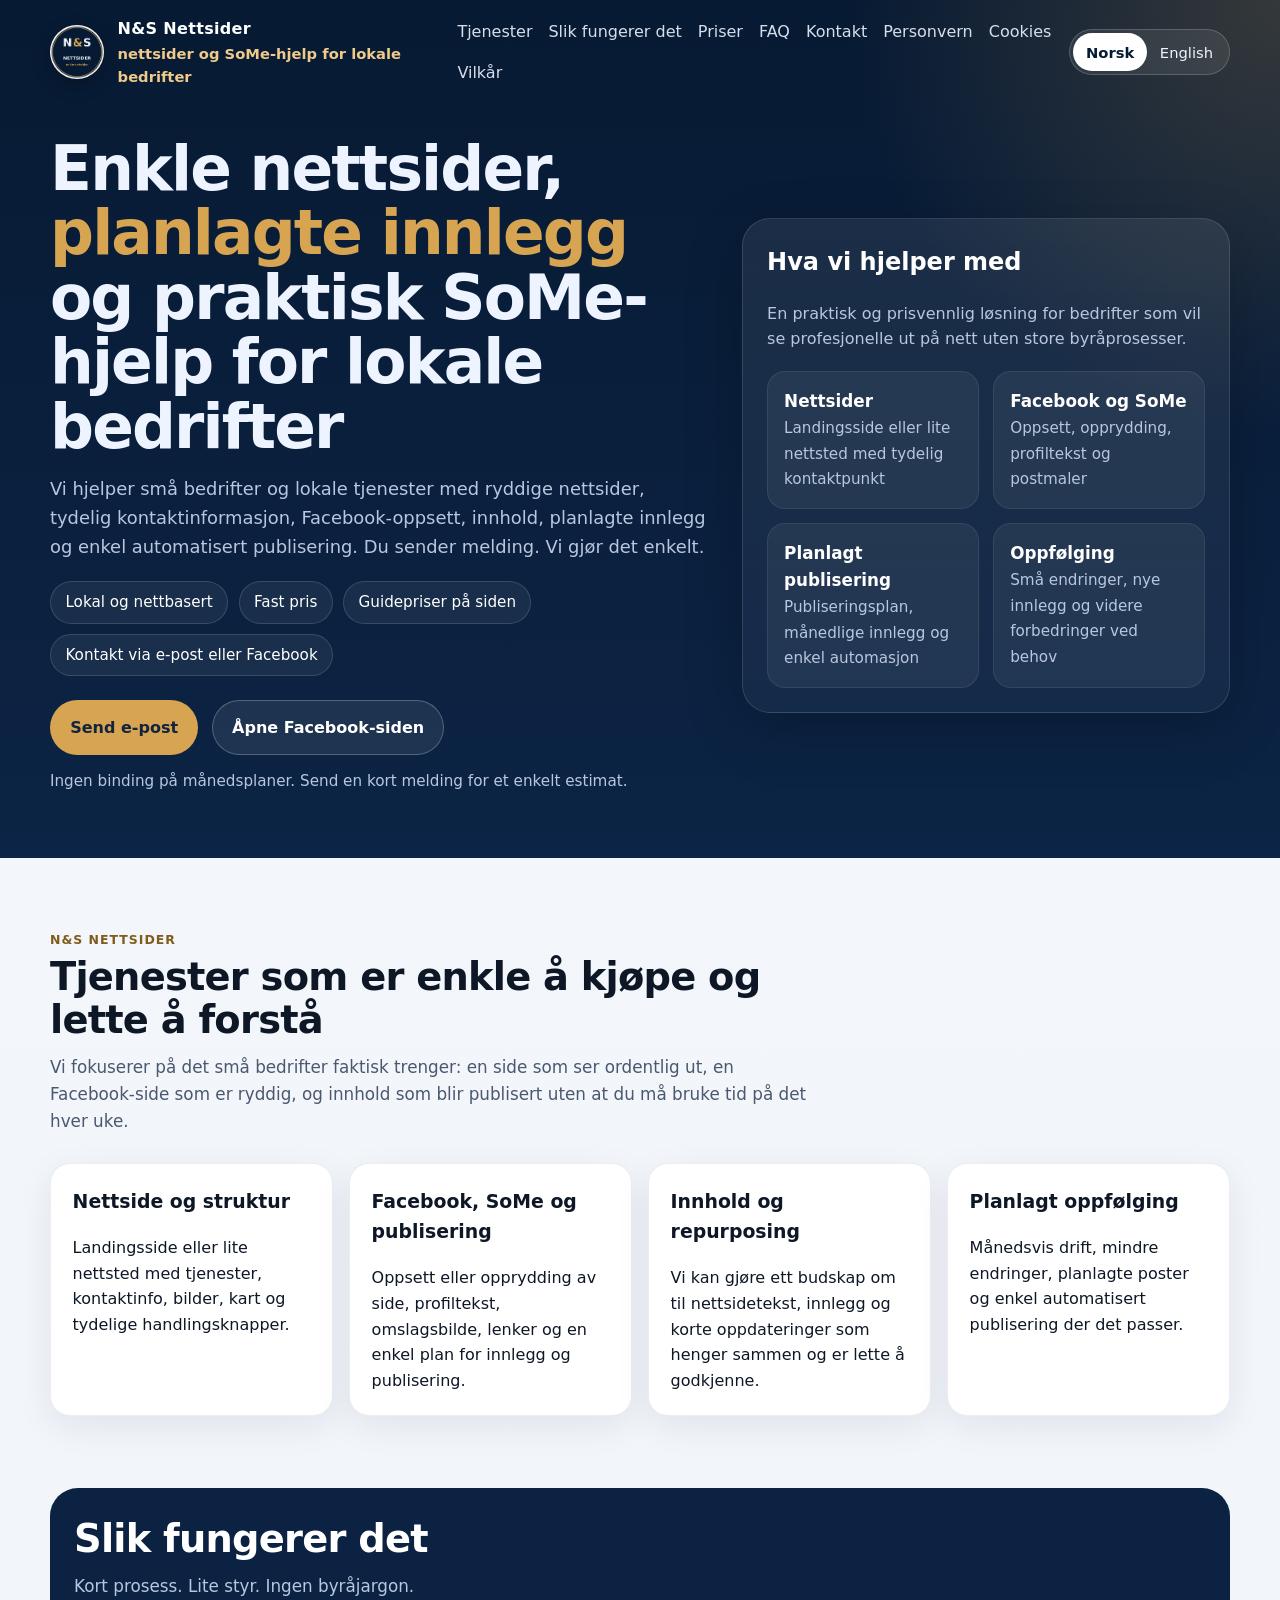
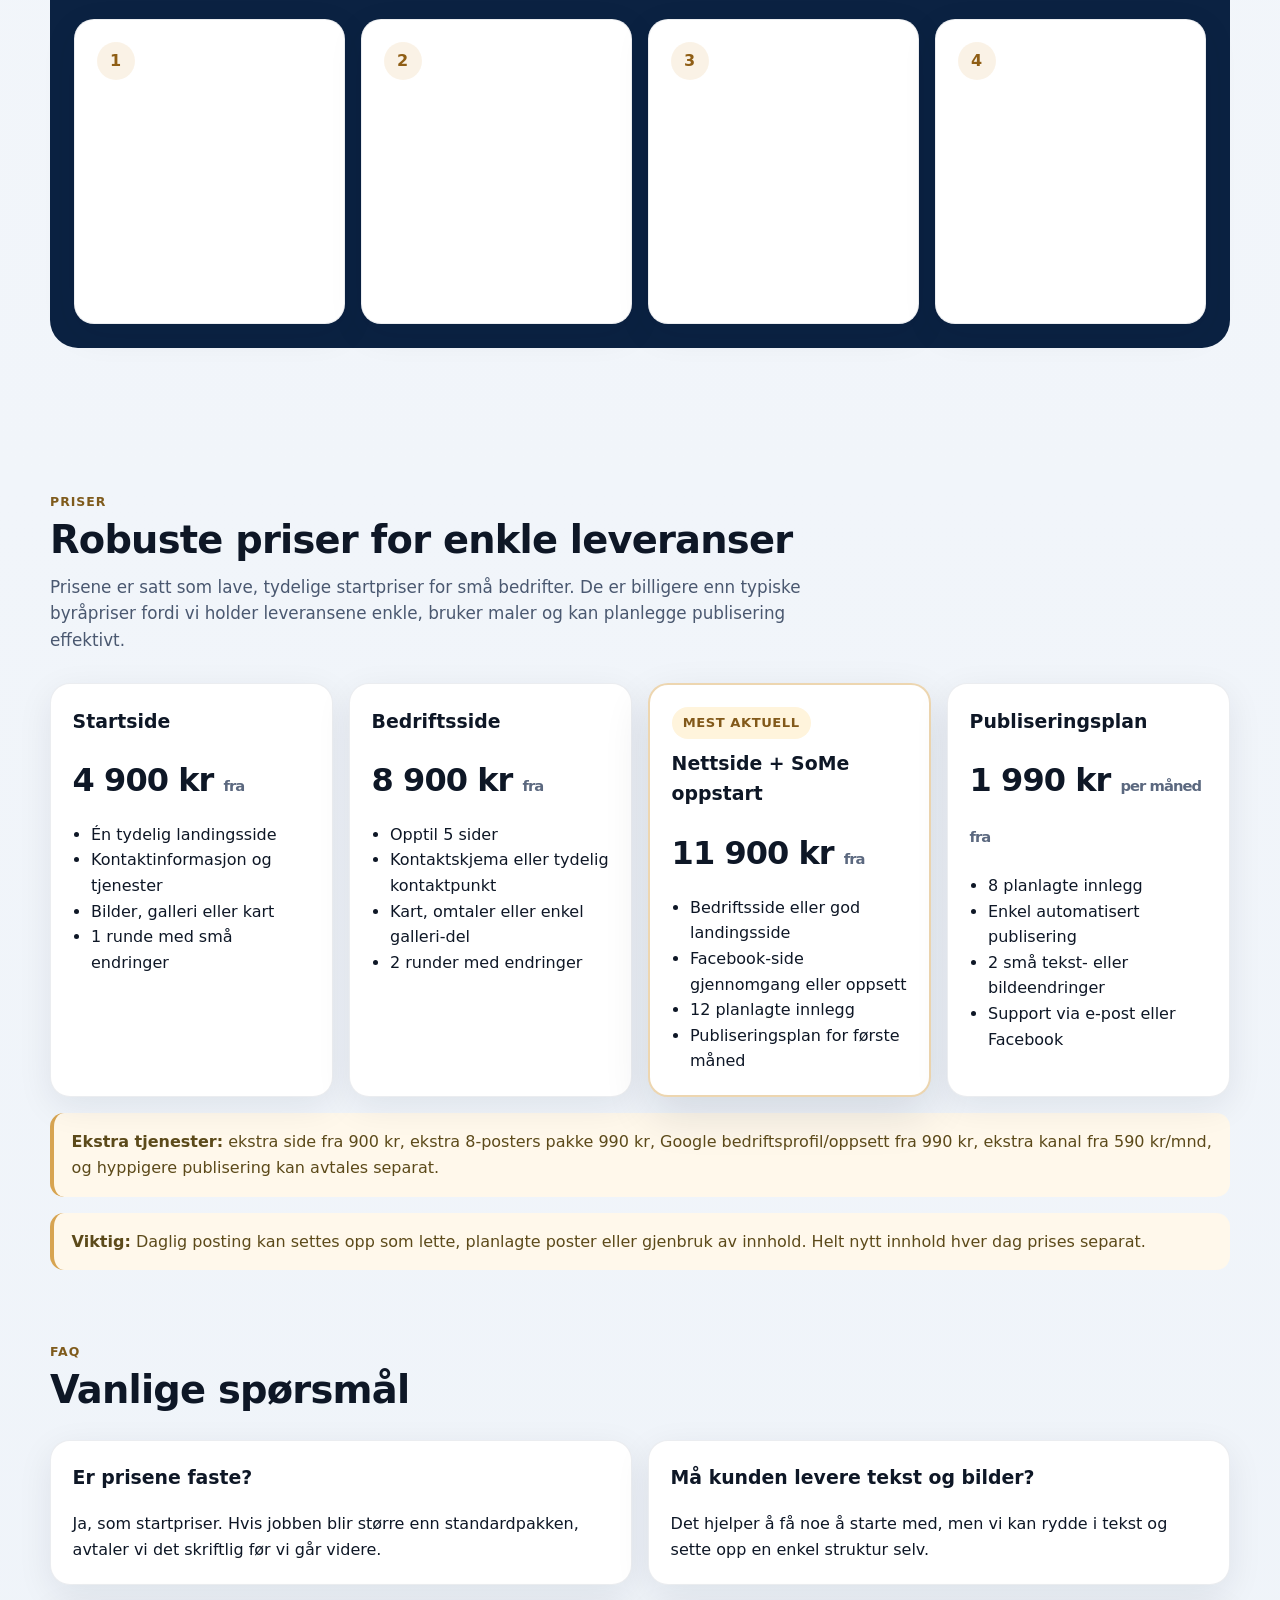
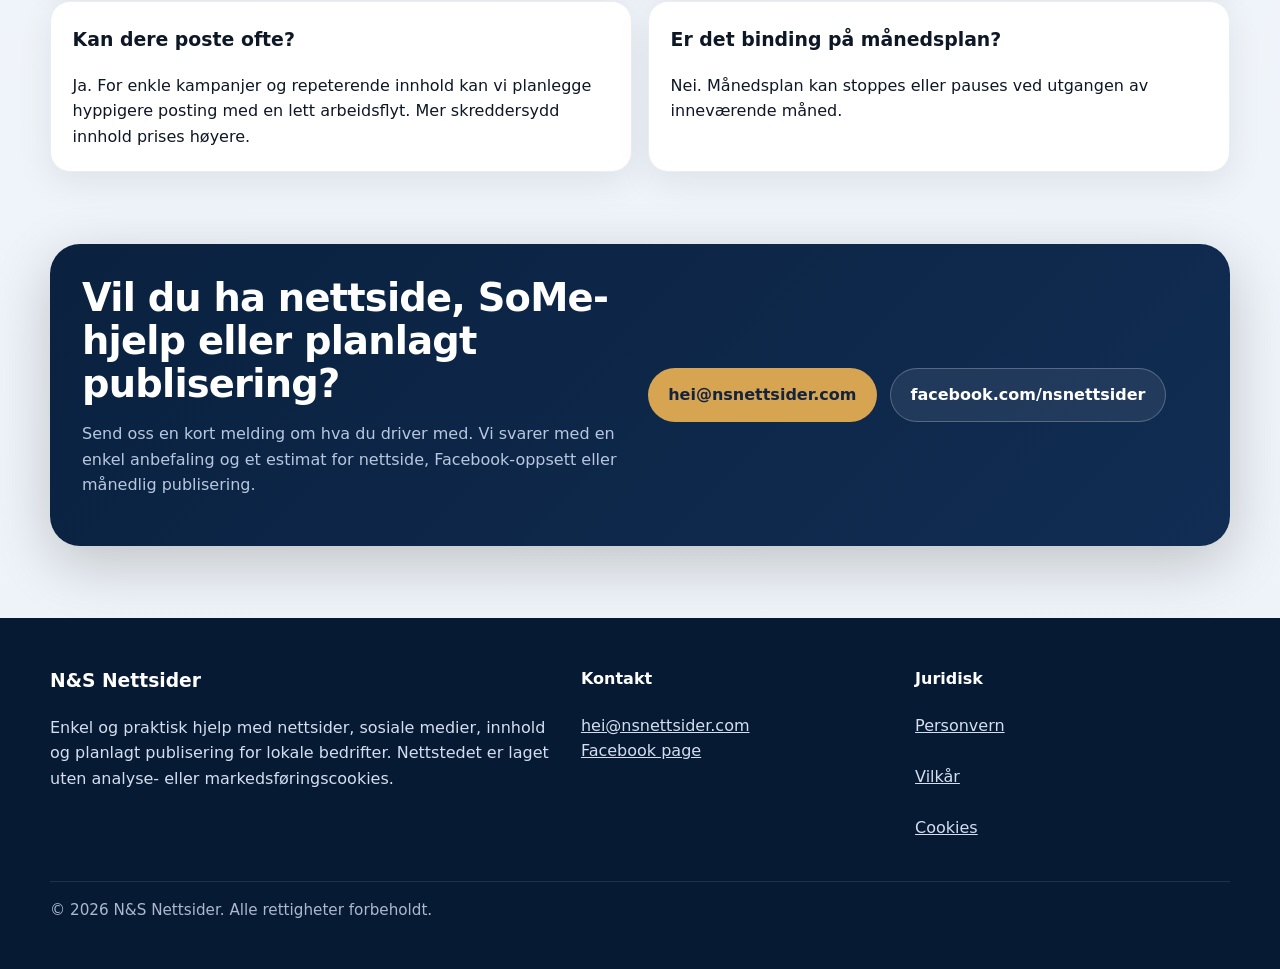
==== commit 5267111d: "Add files via upload" ====
--- a/index.html
+++ b/index.html
@@ -3,11 +3,11 @@
 <head>
   <meta charset="utf-8" />
   <meta name="viewport" content="width=device-width, initial-scale=1" />
-  <title>N&S Nettsider by Jakoma</title>
-  <meta name="description" content="Enkle nettsider, Facebook-hjelp, innhold og planlagt publisering for lokale bedrifter. N&S Nettsider by Jakoma hjelper små bedrifter i Sortland og ellers i Norge." />
+  <title>N&S Nettsider</title>
+  <meta name="description" content="Enkle nettsider, Facebook-oppsett, innhold, planlagte innlegg og enkel automatisert publisering for lokale bedrifter." />
   <link rel="canonical" href="https://nsnettsider.com/" />
-  <meta property="og:title" content="N&S Nettsider by Jakoma" />
-  <meta property="og:description" content="Enkle nettsider, Facebook-hjelp, innhold og planlagt publisering for lokale bedrifter." />
+  <meta property="og:title" content="N&S Nettsider" />
+  <meta property="og:description" content="Nettsider, Facebook-oppsett, innhold og planlagt publisering for lokale bedrifter." />
   <meta property="og:type" content="website" />
   <meta property="og:url" content="https://nsnettsider.com/" />
   <meta property="og:image" content="https://nsnettsider.com/assets/og-cover.png" />
@@ -19,13 +19,11 @@
   {
     "@context": "https://schema.org",
     "@type": "Organization",
-    "name": "N&S Nettsider by Jakoma",
+    "name": "N&S Nettsider",
     "url": "https://nsnettsider.com/",
     "logo": "https://nsnettsider.com/assets/logo.png",
     "email": "hei@nsnettsider.com",
-    "sameAs": [
-      "https://www.facebook.com/nsnettsider/"
-    ]
+    "sameAs": ["https://www.facebook.com/nsnettsider/"]
   }
   </script>
 </head>
@@ -35,24 +33,22 @@
     <div class="top">
       <div class="container">
         <header class="navbar" aria-label="Main navigation">
-          <div class="brand-lockup">
-            <a class="brand" href="index.html" data-internal-link>
-              <img src="assets/logo.png" alt="N&S Nettsider by Jakoma logo" />
-              <span>
-                <span class="brand-mark">N&S Nettsider</span>
-                <span class="brand-sub">by Jakoma</span>
-              </span>
-            </a>
-            <a class="trust-link" href="https://jakoma.org/" target="_blank" rel="noopener noreferrer">Jakoma.org</a>
-          </div>
+          <a class="brand" href="index.html" data-internal-link>
+            <img src="assets/logo.png" alt="N&S Nettsider logo" />
+            <span>
+              <span class="brand-mark">N&S Nettsider</span>
+              <span class="brand-sub">nettsider og SoMe-hjelp for lokale bedrifter</span>
+            </span>
+          </a>
           <button class="mobile-toggle" type="button" data-mobile-toggle aria-expanded="false" aria-controls="site-menu"><span class="lang-block" data-lang="no">Meny</span><span class="lang-block" data-lang="en">Menu</span></button>
           <nav class="nav-links" id="site-menu" data-mobile-menu>
             <a href="#services"><span class="lang-block" data-lang="no">Tjenester</span><span class="lang-block" data-lang="en">Services</span></a>
             <a href="#process"><span class="lang-block" data-lang="no">Slik fungerer det</span><span class="lang-block" data-lang="en">How it works</span></a>
             <a href="#pricing"><span class="lang-block" data-lang="no">Priser</span><span class="lang-block" data-lang="en">Pricing</span></a>
+            <a href="#faq"><span class="lang-block" data-lang="no">FAQ</span><span class="lang-block" data-lang="en">FAQ</span></a>
             <a href="#contact"><span class="lang-block" data-lang="no">Kontakt</span><span class="lang-block" data-lang="en">Contact</span></a>
             <a href="privacy.html" data-internal-link><span class="lang-block" data-lang="no">Personvern</span><span class="lang-block" data-lang="en">Privacy</span></a>
-            <a href="cookies.html" data-internal-link><span class="lang-block" data-lang="no">Cookies</span><span class="lang-block" data-lang="en">Cookies</span></a>
+            <a href="cookies.html" data-internal-link>Cookies</a>
             <a href="terms.html" data-internal-link><span class="lang-block" data-lang="no">Vilkår</span><span class="lang-block" data-lang="en">Terms</span></a>
           </nav>
           <div class="nav-actions">
@@ -66,56 +62,56 @@
         <main id="main" class="hero">
           <section>
             <div class="lang-block" data-lang="no">
-              <h1>Enkle nettsider, <span class="highlight">planlagt publisering</span> og praktisk SoMe-hjelp for lokale bedrifter</h1>
-              <p class="lead">N&S Nettsider by Jakoma hjelper små bedrifter og lokale tjenester med ryddige nettsider, tydelig kontaktinformasjon, Facebook-oppsett, innhold, planlagte innlegg og enkel automatisert publisering.</p>
+              <h1>Enkle nettsider, <span class="highlight">planlagte innlegg</span> og praktisk SoMe-hjelp for lokale bedrifter</h1>
+              <p class="lead">Vi hjelper små bedrifter og lokale tjenester med ryddige nettsider, tydelig kontaktinformasjon, Facebook-oppsett, innhold, planlagte innlegg og enkel automatisert publisering. Du sender melding. Vi gjør det enkelt.</p>
               <div class="hero-badges">
                 <span>Lokal og nettbasert</span>
                 <span>Fast pris</span>
-                <span>Planlagte innlegg</span>
-                <span>Støttet av Jakoma</span>
+                <span>Guidepriser på siden</span>
+                <span>Kontakt via e-post eller Facebook</span>
               </div>
               <div class="cta-row">
                 <a class="button primary" href="mailto:hei@nsnettsider.com?subject=Foresp%C3%B8rsel%20om%20nettside%20eller%20publisering">Send e-post</a>
                 <a class="button secondary" href="https://www.facebook.com/nsnettsider/" target="_blank" rel="noopener noreferrer">Åpne Facebook-siden</a>
               </div>
-              <p class="trust-note">For ekstra trygghet kan du se <a href="https://jakoma.org/" target="_blank" rel="noopener noreferrer">Jakoma.org</a> i ny fane.</p>
+              <p class="trust-note">Ingen binding på månedsplaner. Send en kort melding for et enkelt estimat.</p>
             </div>
             <div class="lang-block" data-lang="en">
-              <h1>Simple websites, <span class="highlight">scheduled posting</span> and practical social media help for local businesses</h1>
-              <p class="lead">N&S Nettsider by Jakoma helps small businesses and local services with tidy websites, clear contact details, Facebook setup, content, scheduled posts, and simple automated publishing.</p>
+              <h1>Simple websites, <span class="highlight">scheduled posts</span> and practical social media help for local businesses</h1>
+              <p class="lead">We help small businesses and local services with tidy websites, clear contact details, Facebook setup, content, scheduled posts, and simple automated publishing. You send a message. We keep it straightforward.</p>
               <div class="hero-badges">
                 <span>Local and remote</span>
                 <span>Fixed pricing</span>
-                <span>Scheduled posts</span>
-                <span>Backed by Jakoma</span>
+                <span>Guide prices on the site</span>
+                <span>Contact by email or Facebook</span>
               </div>
               <div class="cta-row">
                 <a class="button primary" href="mailto:hei@nsnettsider.com?subject=Website%20or%20publishing%20enquiry">Email us</a>
                 <a class="button secondary" href="https://www.facebook.com/nsnettsider/" target="_blank" rel="noopener noreferrer">Open Facebook page</a>
               </div>
-              <p class="trust-note">For extra reassurance, open <a href="https://jakoma.org/" target="_blank" rel="noopener noreferrer">Jakoma.org</a> in a new tab.</p>
+              <p class="trust-note">No lock-in on monthly plans. Send a short message for a simple estimate.</p>
             </div>
           </section>
 
           <aside class="hero-card" aria-label="Overview">
             <div class="lang-block" data-lang="no">
               <h2 style="margin-top:0;color:#fff;font-size:1.5rem;">Hva vi hjelper med</h2>
-              <p style="color:var(--muted);margin-top:0;">En praktisk og lavterskel løsning for bedrifter som vil se profesjonelle ut på nett uten å gjøre det komplisert.</p>
+              <p style="color:var(--muted);margin-top:0;">En praktisk og prisvennlig løsning for bedrifter som vil se profesjonelle ut på nett uten store byråprosesser.</p>
               <div class="stats">
                 <div class="stat"><strong>Nettsider</strong><span>Landingsside eller lite nettsted med tydelig kontaktpunkt</span></div>
                 <div class="stat"><strong>Facebook og SoMe</strong><span>Oppsett, opprydding, profiltekst og postmaler</span></div>
-                <div class="stat"><strong>Planlagt publisering</strong><span>Planlegging, månedlige innlegg og enkel automasjon</span></div>
-                <div class="stat"><strong>Oppfølging</strong><span>Små endringer, support og videre vekst ved behov</span></div>
+                <div class="stat"><strong>Planlagt publisering</strong><span>Publiseringsplan, månedlige innlegg og enkel automasjon</span></div>
+                <div class="stat"><strong>Oppfølging</strong><span>Små endringer, nye innlegg og videre forbedringer ved behov</span></div>
               </div>
             </div>
             <div class="lang-block" data-lang="en">
               <h2 style="margin-top:0;color:#fff;font-size:1.5rem;">What we help with</h2>
-              <p style="color:var(--muted);margin-top:0;">A practical, low-friction option for businesses that want to look professional online without making it complicated.</p>
+              <p style="color:var(--muted);margin-top:0;">A practical and lower-cost option for businesses that want to look professional online without big-agency overhead.</p>
               <div class="stats">
                 <div class="stat"><strong>Websites</strong><span>Landing pages or small websites with a clear contact point</span></div>
                 <div class="stat"><strong>Facebook and social</strong><span>Setup, tidy-up, profile text, and post templates</span></div>
-                <div class="stat"><strong>Scheduled publishing</strong><span>Planning, monthly posts, and simple automation</span></div>
-                <div class="stat"><strong>Ongoing support</strong><span>Small edits, support, and growth help when needed</span></div>
+                <div class="stat"><strong>Scheduled publishing</strong><span>Publishing plan, monthly posts, and simple automation</span></div>
+                <div class="stat"><strong>Ongoing support</strong><span>Small edits, new posts, and further improvements when needed</span></div>
               </div>
             </div>
           </aside>
@@ -129,12 +125,12 @@
           <div class="lang-block" data-lang="no">
             <div class="kicker">N&S Nettsider</div>
             <h2 id="services">Tjenester som er enkle å kjøpe og lette å forstå</h2>
-            <p class="section-lead">Du trenger ikke et stort byrå for å få en liten bedrift på nett. Du trenger en side som ser ordentlig ut, er lett å oppdatere og kan kombineres med Facebook-hjelp, innhold, planlagte innlegg og enkel automatisert publisering.</p>
+            <p class="section-lead">Vi fokuserer på det små bedrifter faktisk trenger: en side som ser ordentlig ut, en Facebook-side som er ryddig, og innhold som blir publisert uten at du må bruke tid på det hver uke.</p>
           </div>
           <div class="lang-block" data-lang="en">
             <div class="kicker">N&S Nettsider</div>
             <h2 id="services">Services that are easy to buy and easy to understand</h2>
-            <p class="section-lead">You do not need a big agency to get a small business online. You need a site that looks credible, is easy to update, and can be paired with Facebook help, content, scheduled posts, and simple automated publishing.</p>
+            <p class="section-lead">We focus on what small businesses actually need: a site that looks credible, a tidy Facebook page, and content that gets published without becoming a weekly time drain.</p>
           </div>
         </div>
         <div class="grid grid-4">
@@ -143,16 +139,16 @@
             <div class="lang-block" data-lang="en"><h3>Website and structure</h3><p>Landing page or small website with services, contact details, images, map, and clear calls to action.</p></div>
           </article>
           <article class="card">
-            <div class="lang-block" data-lang="no"><h3>Facebook, SoMe og publisering</h3><p>Hjelp med sideoppsett, profiltekst, omslagsbilde, lenker, innhold og publisering av enkle innlegg.</p></div>
-            <div class="lang-block" data-lang="en"><h3>Facebook, social, and publishing</h3><p>Help with page setup, profile text, cover image, links, content, and publishing simple posts.</p></div>
-          </article>
-          <article class="card">
-            <div class="lang-block" data-lang="no"><h3>Innhold og repurposing</h3><p>Vi rydder i teksten og kan gjøre ett budskap om til nettsidetekst, innlegg og korte oppdateringer som henger sammen.</p></div>
-            <div class="lang-block" data-lang="en"><h3>Content and repurposing</h3><p>We refine the wording and can turn one message into website copy, posts, and short updates that work together.</p></div>
-          </article>
-          <article class="card">
-            <div class="lang-block" data-lang="no"><h3>Planlagt oppfølging</h3><p>Månedsvis drift, mindre endringer, planlagte poster og enkel automatisert publisering dersom det passer.</p></div>
-            <div class="lang-block" data-lang="en"><h3>Planned support</h3><p>Monthly support, smaller changes, scheduled posts, and simple automated publishing where it fits.</p></div>
+            <div class="lang-block" data-lang="no"><h3>Facebook, SoMe og publisering</h3><p>Oppsett eller opprydding av side, profiltekst, omslagsbilde, lenker og en enkel plan for innlegg og publisering.</p></div>
+            <div class="lang-block" data-lang="en"><h3>Facebook, social, and publishing</h3><p>Page setup or tidy-up, profile text, cover image, links, and a simple plan for posts and publishing.</p></div>
+          </article>
+          <article class="card">
+            <div class="lang-block" data-lang="no"><h3>Innhold og repurposing</h3><p>Vi kan gjøre ett budskap om til nettsidetekst, innlegg og korte oppdateringer som henger sammen og er lette å godkjenne.</p></div>
+            <div class="lang-block" data-lang="en"><h3>Content and repurposing</h3><p>We can turn one message into website copy, posts, and short updates that stay consistent and are easy to approve.</p></div>
+          </article>
+          <article class="card">
+            <div class="lang-block" data-lang="no"><h3>Planlagt oppfølging</h3><p>Månedsvis drift, mindre endringer, planlagte poster og enkel automatisert publisering der det passer.</p></div>
+            <div class="lang-block" data-lang="en"><h3>Planned support</h3><p>Monthly support, small edits, scheduled posts, and simple automated publishing where it makes sense.</p></div>
           </article>
         </div>
       </div>
@@ -166,10 +162,10 @@
             <div class="lang-block" data-lang="en"><h2 id="process" style="color:#fff;">How it works</h2><p class="section-lead" style="color:var(--muted);">Short process. Minimal hassle. No agency jargon.</p></div>
           </div>
           <div class="grid grid-4">
-            <div class="card"><div class="step-number">1</div><div class="lang-block" data-lang="no"><h3>Send informasjon</h3><p>Send oss navn på bedriften, tjenester, kontaktinfo, eventuelle bilder og hvilke kanaler du vil bruke.</p></div><div class="lang-block" data-lang="en"><h3>Send the basics</h3><p>Send the business name, services, contact details, any photos you have, and which channels you want to use.</p></div></div>
-            <div class="card"><div class="step-number">2</div><div class="lang-block" data-lang="no"><h3>Vi setter opp løsningene</h3><p>Vi bygger nettsiden og rydder opp i Facebook-siden eller andre profiler dersom du ønsker det.</p></div><div class="lang-block" data-lang="en"><h3>We set things up</h3><p>We build the website and tidy up the Facebook page or other profiles if you want that included.</p></div></div>
-            <div class="card"><div class="step-number">3</div><div class="lang-block" data-lang="no"><h3>Vi lager innhold og plan</h3><p>Vi foreslår tekst, enkle innlegg og en publiseringsplan som du godkjenner før bruk.</p></div><div class="lang-block" data-lang="en"><h3>We prepare content and a plan</h3><p>We suggest copy, simple posts, and a publishing plan for you to approve before anything goes live.</p></div></div>
-            <div class="card"><div class="step-number">4</div><div class="lang-block" data-lang="no"><h3>Publisering og oppfølging</h3><p>Når alt ser bra ut, publiserer vi og kan fortsette med planlagte poster og små oppdateringer ved behov.</p></div><div class="lang-block" data-lang="en"><h3>Launch and follow-up</h3><p>Once everything looks right, we launch and can continue with scheduled posts and small updates if needed.</p></div></div>
+            <div class="card"><div class="step-number">1</div><div class="lang-block" data-lang="no"><h3>Send det viktigste</h3><p>Send navn på bedriften, hva du tilbyr, kontaktinfo og eventuelle bilder eller lenker du allerede har.</p></div><div class="lang-block" data-lang="en"><h3>Send the basics</h3><p>Send the business name, what you offer, contact details, and any images or links you already have.</p></div></div>
+            <div class="card"><div class="step-number">2</div><div class="lang-block" data-lang="no"><h3>Vi setter opp</h3><p>Vi bygger nettsiden og rydder opp i Facebook-siden eller andre profiler hvis du ønsker det.</p></div><div class="lang-block" data-lang="en"><h3>We set things up</h3><p>We build the site and tidy up the Facebook page or other profiles if you want that included.</p></div></div>
+            <div class="card"><div class="step-number">3</div><div class="lang-block" data-lang="no"><h3>Vi lager plan</h3><p>Vi foreslår tekst, innlegg og en publiseringsplan som du godkjenner før noe går live.</p></div><div class="lang-block" data-lang="en"><h3>We prepare a plan</h3><p>We suggest copy, posts, and a publishing plan for you to approve before anything goes live.</p></div></div>
+            <div class="card"><div class="step-number">4</div><div class="lang-block" data-lang="no"><h3>Publisering og oppfølging</h3><p>Når alt ser bra ut, publiserer vi og kan fortsette med planlagte innlegg og små oppdateringer etter behov.</p></div><div class="lang-block" data-lang="en"><h3>Launch and support</h3><p>Once everything looks right, we publish and can continue with scheduled posts and small updates as needed.</p></div></div>
           </div>
         </div>
       </div>
@@ -178,34 +174,49 @@
     <section class="section">
       <div class="container">
         <div class="section-head">
-          <div class="lang-block" data-lang="no"><div class="kicker">Priser</div><h2 id="pricing">Enkle pakker med fast pris</h2><p class="section-lead">Disse prisene er veiledende og passer for små bedrifter og lokale tjenester. Endelig pris avtales etter omfang.</p></div>
-          <div class="lang-block" data-lang="en"><div class="kicker">Pricing</div><h2 id="pricing">Simple packages with fixed pricing</h2><p class="section-lead">These guide prices suit small businesses and local services. Final pricing depends on scope.</p></div>
+          <div class="lang-block" data-lang="no"><div class="kicker">Priser</div><h2 id="pricing">Robuste priser for enkle leveranser</h2><p class="section-lead">Prisene er satt som lave, tydelige startpriser for små bedrifter. De er billigere enn typiske byråpriser fordi vi holder leveransene enkle, bruker maler og kan planlegge publisering effektivt.</p></div>
+          <div class="lang-block" data-lang="en"><div class="kicker">Pricing</div><h2 id="pricing">Robust pricing for simple deliveries</h2><p class="section-lead">These are lower, clear starting prices for small businesses. They sit below typical agency pricing because the deliveries are kept simple, template-based, and efficient to publish.</p></div>
         </div>
         <div class="grid grid-4">
           <article class="card">
-            <div class="lang-block" data-lang="no"><h3>Start nettside</h3><div class="price">3 900 kr <small>fra</small></div><ul><li>En tydelig landingsside</li><li>Kontaktinformasjon og tjenester</li><li>Bilder, kart eller galleri</li><li>1 runde med små endringer</li></ul></div>
-            <div class="lang-block" data-lang="en"><h3>Website starter</h3><div class="price">NOK 3,900 <small>from</small></div><ul><li>One clear landing page</li><li>Contact details and services</li><li>Images, map, or gallery</li><li>1 round of minor edits</li></ul></div>
-          </article>
-          <article class="card">
-            <div class="lang-block" data-lang="no"><h3>Bedriftsside</h3><div class="price">6 900 kr <small>fra</small></div><ul><li>Opptil 5 sider</li><li>Kontaktskjema eller tydelig kontaktpunkt</li><li>Kart, galleri eller omtaler</li><li>2 runder med endringer</li></ul></div>
-            <div class="lang-block" data-lang="en"><h3>Business site</h3><div class="price">NOK 6,900 <small>from</small></div><ul><li>Up to 5 pages</li><li>Contact form or clear contact point</li><li>Map, gallery, or reviews</li><li>2 rounds of edits</li></ul></div>
-          </article>
-          <article class="card">
-            <div class="lang-block" data-lang="no"><h3>Nettside + SoMe oppstart</h3><div class="price">8 900 kr <small>fra</small></div><ul><li>Bedriftsside eller landingsside</li><li>Facebook-side gjennomgang eller oppsett</li><li>4 enkle innlegg</li><li>Enkel publiseringsplan</li></ul></div>
-            <div class="lang-block" data-lang="en"><h3>Website + social setup</h3><div class="price">NOK 8,900 <small>from</small></div><ul><li>Business site or landing page</li><li>Facebook page review or setup</li><li>4 simple posts</li><li>Simple publishing plan</li></ul></div>
-          </article>
-          <article class="card">
-            <div class="lang-block" data-lang="no"><h3>Månedsplan</h3><div class="price">1 490 kr <small>per måned fra</small></div><ul><li>Små tekst- og bildeendringer</li><li>4 planlagte innlegg</li><li>Enkel automatisert publisering</li><li>Støtte via e-post eller Facebook</li></ul></div>
-            <div class="lang-block" data-lang="en"><h3>Monthly plan</h3><div class="price">NOK 1,490 <small>per month from</small></div><ul><li>Minor copy and image updates</li><li>4 scheduled posts</li><li>Simple automated publishing</li><li>Support by email or Facebook</li></ul></div>
+            <div class="lang-block" data-lang="no"><h3>Startside</h3><div class="price">4 900 kr <small>fra</small></div><ul><li>Én tydelig landingsside</li><li>Kontaktinformasjon og tjenester</li><li>Bilder, galleri eller kart</li><li>1 runde med små endringer</li></ul></div>
+            <div class="lang-block" data-lang="en"><h3>Starter page</h3><div class="price">NOK 4,900 <small>from</small></div><ul><li>One clear landing page</li><li>Contact details and services</li><li>Images, gallery, or map</li><li>1 round of minor edits</li></ul></div>
+          </article>
+          <article class="card">
+            <div class="lang-block" data-lang="no"><h3>Bedriftsside</h3><div class="price">8 900 kr <small>fra</small></div><ul><li>Opptil 5 sider</li><li>Kontaktskjema eller tydelig kontaktpunkt</li><li>Kart, omtaler eller enkel galleri-del</li><li>2 runder med endringer</li></ul></div>
+            <div class="lang-block" data-lang="en"><h3>Business site</h3><div class="price">NOK 8,900 <small>from</small></div><ul><li>Up to 5 pages</li><li>Contact form or clear contact point</li><li>Map, reviews, or simple gallery section</li><li>2 rounds of edits</li></ul></div>
+          </article>
+          <article class="card featured-card">
+            <div class="lang-block" data-lang="no"><div class="featured-tag">Mest aktuell</div><h3>Nettside + SoMe oppstart</h3><div class="price">11 900 kr <small>fra</small></div><ul><li>Bedriftsside eller god landingsside</li><li>Facebook-side gjennomgang eller oppsett</li><li>12 planlagte innlegg</li><li>Publiseringsplan for første måned</li></ul></div>
+            <div class="lang-block" data-lang="en"><div class="featured-tag">Most relevant</div><h3>Website + social setup</h3><div class="price">NOK 11,900 <small>from</small></div><ul><li>Business site or strong landing page</li><li>Facebook page review or setup</li><li>12 scheduled posts</li><li>Publishing plan for the first month</li></ul></div>
+          </article>
+          <article class="card">
+            <div class="lang-block" data-lang="no"><h3>Publiseringsplan</h3><div class="price">1 990 kr <small>per måned fra</small></div><ul><li>8 planlagte innlegg</li><li>Enkel automatisert publisering</li><li>2 små tekst- eller bildeendringer</li><li>Support via e-post eller Facebook</li></ul></div>
+            <div class="lang-block" data-lang="en"><h3>Publishing plan</h3><div class="price">NOK 1,990 <small>per month from</small></div><ul><li>8 scheduled posts</li><li>Simple automated publishing</li><li>2 small copy or image edits</li><li>Support by email or Facebook</li></ul></div>
           </article>
         </div>
         <div class="notice" style="margin-top:1rem;">
-          <div class="lang-block" data-lang="no"><strong>Ekstra tjenester:</strong> ekstra side fra 700 kr, ekstra innleggspakke (4 stk) 790 kr, Google bedriftsprofil/oppsett fra 990 kr, og utvidet publiseringsplan kan avtales separat.</div>
-          <div class="lang-block" data-lang="en"><strong>Add-ons:</strong> extra page from NOK 700, extra 4-post pack NOK 790, Google Business Profile/setup from NOK 990, and an expanded publishing plan can be agreed separately.</div>
+          <div class="lang-block" data-lang="no"><strong>Ekstra tjenester:</strong> ekstra side fra 900 kr, ekstra 8-posters pakke 990 kr, Google bedriftsprofil/oppsett fra 990 kr, ekstra kanal fra 590 kr/mnd, og hyppigere publisering kan avtales separat.</div>
+          <div class="lang-block" data-lang="en"><strong>Add-ons:</strong> extra page from NOK 900, extra 8-post pack NOK 990, Google Business Profile/setup from NOK 990, extra channel from NOK 590/month, and more frequent publishing can be quoted separately.</div>
         </div>
         <div class="notice" style="margin-top:1rem;">
-          <div class="lang-block" data-lang="no"><strong>Personvern:</strong> Siden bruker ikke sporingscookies eller analyseverktøy. Vi holder den enkel og personvernvennlig fra start.</div>
-          <div class="lang-block" data-lang="en"><strong>Privacy:</strong> This website does not use tracking cookies or analytics tools. It is intentionally kept simple and privacy-friendly from the start.</div>
+          <div class="lang-block" data-lang="no"><strong>Viktig:</strong> Daglig posting kan settes opp som lette, planlagte poster eller gjenbruk av innhold. Helt nytt innhold hver dag prises separat.</div>
+          <div class="lang-block" data-lang="en"><strong>Note:</strong> Daily posting can be arranged as lighter scheduled posts or recycled content. Fully new custom content every day is priced separately.</div>
+        </div>
+      </div>
+    </section>
+
+    <section class="section" id="faq" style="padding-top:0;">
+      <div class="container">
+        <div class="section-head">
+          <div class="lang-block" data-lang="no"><div class="kicker">FAQ</div><h2>Vanlige spørsmål</h2></div>
+          <div class="lang-block" data-lang="en"><div class="kicker">FAQ</div><h2>Common questions</h2></div>
+        </div>
+        <div class="grid grid-2 faq-grid">
+          <div class="card"><div class="lang-block" data-lang="no"><h3>Er prisene faste?</h3><p>Ja, som startpriser. Hvis jobben blir større enn standardpakken, avtaler vi det skriftlig før vi går videre.</p></div><div class="lang-block" data-lang="en"><h3>Are the prices fixed?</h3><p>Yes, as starting prices. If the job grows beyond the standard package, we agree it in writing before moving ahead.</p></div></div>
+          <div class="card"><div class="lang-block" data-lang="no"><h3>Må kunden levere tekst og bilder?</h3><p>Det hjelper å få noe å starte med, men vi kan rydde i tekst og sette opp en enkel struktur selv.</p></div><div class="lang-block" data-lang="en"><h3>Does the client need to provide text and images?</h3><p>It helps to have something to start from, but we can tidy up the wording and set up a simple structure ourselves.</p></div></div>
+          <div class="card"><div class="lang-block" data-lang="no"><h3>Kan dere poste ofte?</h3><p>Ja. For enkle kampanjer og repeterende innhold kan vi planlegge hyppigere posting med en lett arbeidsflyt. Mer skreddersydd innhold prises høyere.</p></div><div class="lang-block" data-lang="en"><h3>Can you post frequently?</h3><p>Yes. For simple campaigns and repeatable content, we can schedule more frequent posting with a lightweight workflow. More bespoke content costs more.</p></div></div>
+          <div class="card"><div class="lang-block" data-lang="no"><h3>Er det binding på månedsplan?</h3><p>Nei. Månedsplan kan stoppes eller pauses ved utgangen av inneværende måned.</p></div><div class="lang-block" data-lang="en"><h3>Is there lock-in on the monthly plan?</h3><p>No. The monthly plan can be paused or stopped at the end of the current month.</p></div></div>
         </div>
       </div>
     </section>
@@ -215,12 +226,12 @@
         <div class="cta-panel">
           <div class="grid grid-2" style="align-items:center;">
             <div>
-              <div class="lang-block" data-lang="no"><h2 style="color:#fff;margin-top:0;">Vil du ha nettside, SoMe-hjelp eller planlagt publisering?</h2><p>Send oss en kort melding om hva du driver med, så svarer vi med en enkel anbefaling og et prisestimat for nettside, Facebook-hjelp eller månedlig publisering.</p></div>
-              <div class="lang-block" data-lang="en"><h2 style="color:#fff;margin-top:0;">Do you want a website, social help, or scheduled publishing?</h2><p>Send us a short message about your business and we will reply with a straightforward recommendation and price estimate for a website, Facebook help, or monthly publishing.</p></div>
+              <div class="lang-block" data-lang="no"><h2 style="color:#fff;margin-top:0;">Vil du ha nettside, SoMe-hjelp eller planlagt publisering?</h2><p>Send oss en kort melding om hva du driver med. Vi svarer med en enkel anbefaling og et estimat for nettside, Facebook-oppsett eller månedlig publisering.</p></div>
+              <div class="lang-block" data-lang="en"><h2 style="color:#fff;margin-top:0;">Do you want a website, social help, or scheduled publishing?</h2><p>Send us a short message about your business. We will reply with a straightforward recommendation and an estimate for a website, Facebook setup, or monthly publishing.</p></div>
             </div>
             <div>
               <div class="cta-row" style="justify-content:flex-start;">
-                <a class="button primary" href="mailto:hei@nsnettsider.com?subject=Foresp%C3%B8rsel%20om%20nettside">hei@nsnettsider.com</a>
+                <a class="button primary" href="mailto:hei@nsnettsider.com?subject=Foresp%C3%B8rsel%20om%20N%26S%20Nettsider">hei@nsnettsider.com</a>
                 <a class="button secondary" href="https://www.facebook.com/nsnettsider/" target="_blank" rel="noopener noreferrer">facebook.com/nsnettsider</a>
               </div>
             </div>
@@ -233,9 +244,9 @@
       <div class="container">
         <div class="footer-grid">
           <div>
-            <h3>N&S Nettsider by Jakoma</h3>
-            <div class="lang-block" data-lang="no"><p>Enkel og praktisk hjelp med nettsider, sosiale medier, innhold og planlagt publisering for lokale bedrifter. Nettstedet er laget uten analyse- eller markedsføringscookies.</p><p>Bak tjenesten står også <a href="https://jakoma.org/" target="_blank" rel="noopener noreferrer">Jakoma.org</a> for ekstra trygghet og faglig forankring.</p></div>
-            <div class="lang-block" data-lang="en"><p>Simple, practical help with websites, social media, content, and scheduled publishing for local businesses. This site is built without analytics or marketing cookies.</p><p>The service is also backed by <a href="https://jakoma.org/" target="_blank" rel="noopener noreferrer">Jakoma.org</a> for added reassurance.</p></div>
+            <h3>N&S Nettsider</h3>
+            <div class="lang-block" data-lang="no"><p>Enkel og praktisk hjelp med nettsider, sosiale medier, innhold og planlagt publisering for lokale bedrifter. Nettstedet er laget uten analyse- eller markedsføringscookies.</p></div>
+            <div class="lang-block" data-lang="en"><p>Simple, practical help with websites, social media, content, and scheduled publishing for local businesses. This site is built without analytics or marketing cookies.</p></div>
           </div>
           <div>
             <h4><span class="lang-block" data-lang="no">Kontakt</span><span class="lang-block" data-lang="en">Contact</span></h4>
@@ -246,7 +257,7 @@
             <p><a href="privacy.html" data-internal-link><span class="lang-block" data-lang="no">Personvern</span><span class="lang-block" data-lang="en">Privacy</span></a><br /><a href="terms.html" data-internal-link><span class="lang-block" data-lang="no">Vilkår</span><span class="lang-block" data-lang="en">Terms</span></a><br /><a href="cookies.html" data-internal-link>Cookies</a></p>
           </div>
         </div>
-        <p class="footer-meta"><span class="lang-block" data-lang="no">© 2026 N&S Nettsider by Jakoma. Alle rettigheter forbeholdt.</span><span class="lang-block" data-lang="en">© 2026 N&S Nettsider by Jakoma. All rights reserved.</span></p>
+        <p class="footer-meta"><span class="lang-block" data-lang="no">© 2026 N&S Nettsider. Alle rettigheter forbeholdt.</span><span class="lang-block" data-lang="en">© 2026 N&S Nettsider. All rights reserved.</span></p>
       </div>
     </footer>
   </div>
--- a/style.css
+++ b/style.css
@@ -366,3 +366,21 @@
 .trust-note { margin:.9rem 0 0; color: var(--muted); font-size:.95rem; }
 .trust-note a { color:#fff; }
 @media (max-width:760px) { .trust-link { margin-left: 0; } }
+
+.featured-card {
+  border: 2px solid rgba(215,164,81,.45);
+  box-shadow: 0 18px 45px rgba(7,26,51,.12);
+}
+.featured-tag {
+  display: inline-block;
+  margin-bottom: .6rem;
+  padding: .35rem .7rem;
+  border-radius: 999px;
+  background: #fff4dc;
+  color: #82591a;
+  font-size: .82rem;
+  font-weight: 800;
+  text-transform: uppercase;
+  letter-spacing: .04em;
+}
+#services, #process, #pricing, #faq, #contact { scroll-margin-top: 90px; }
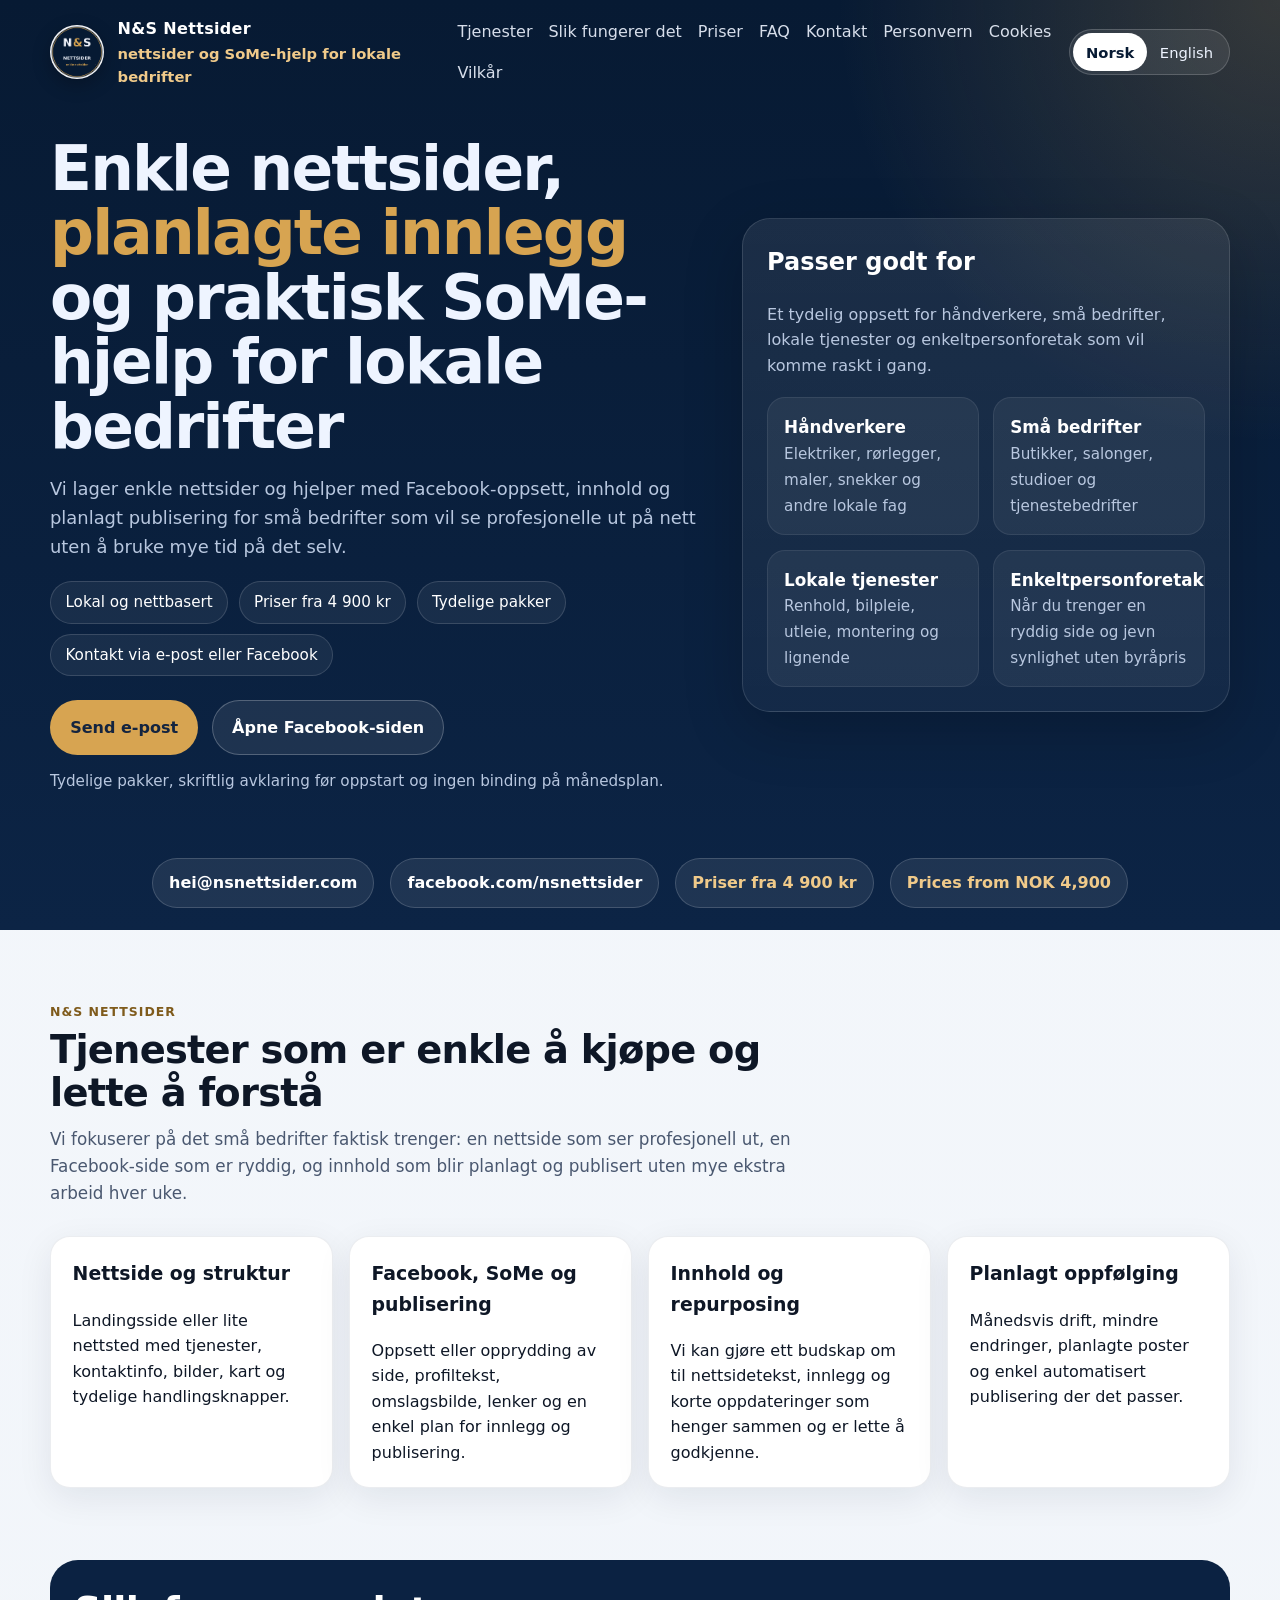
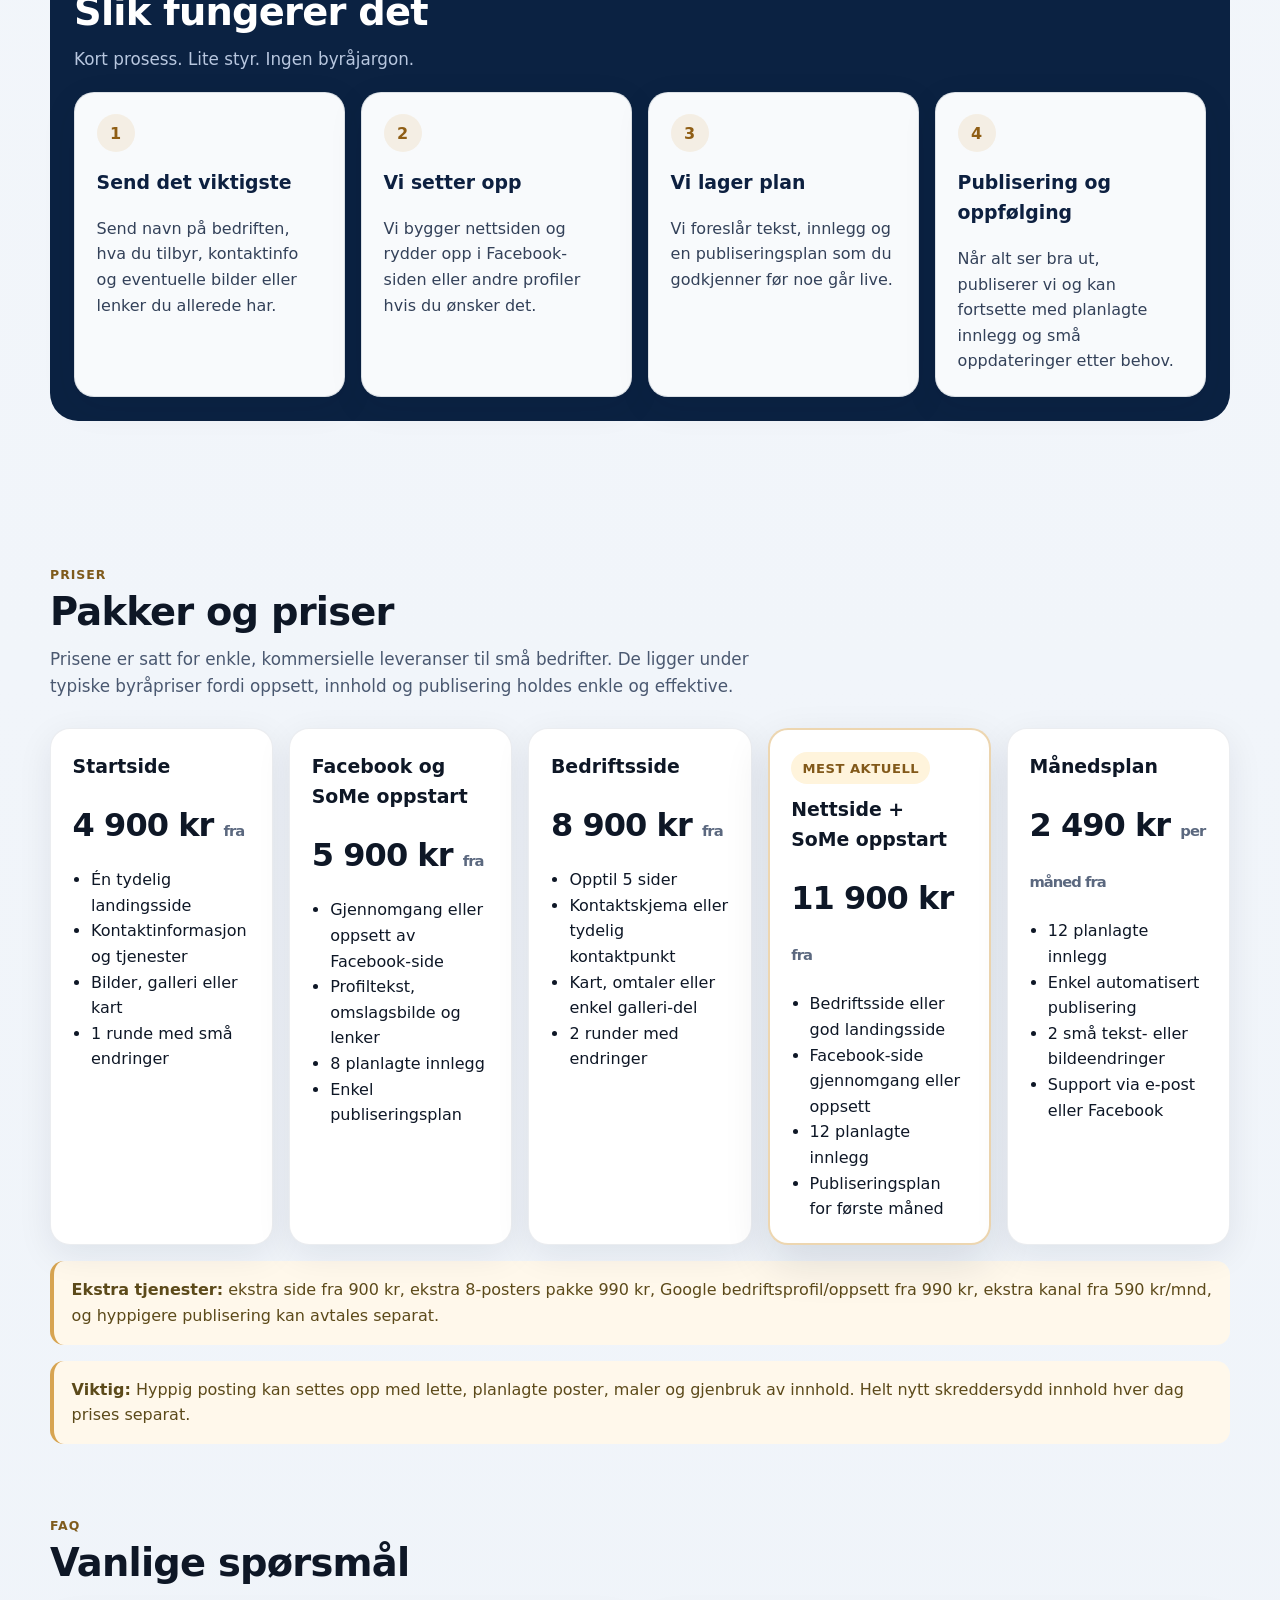
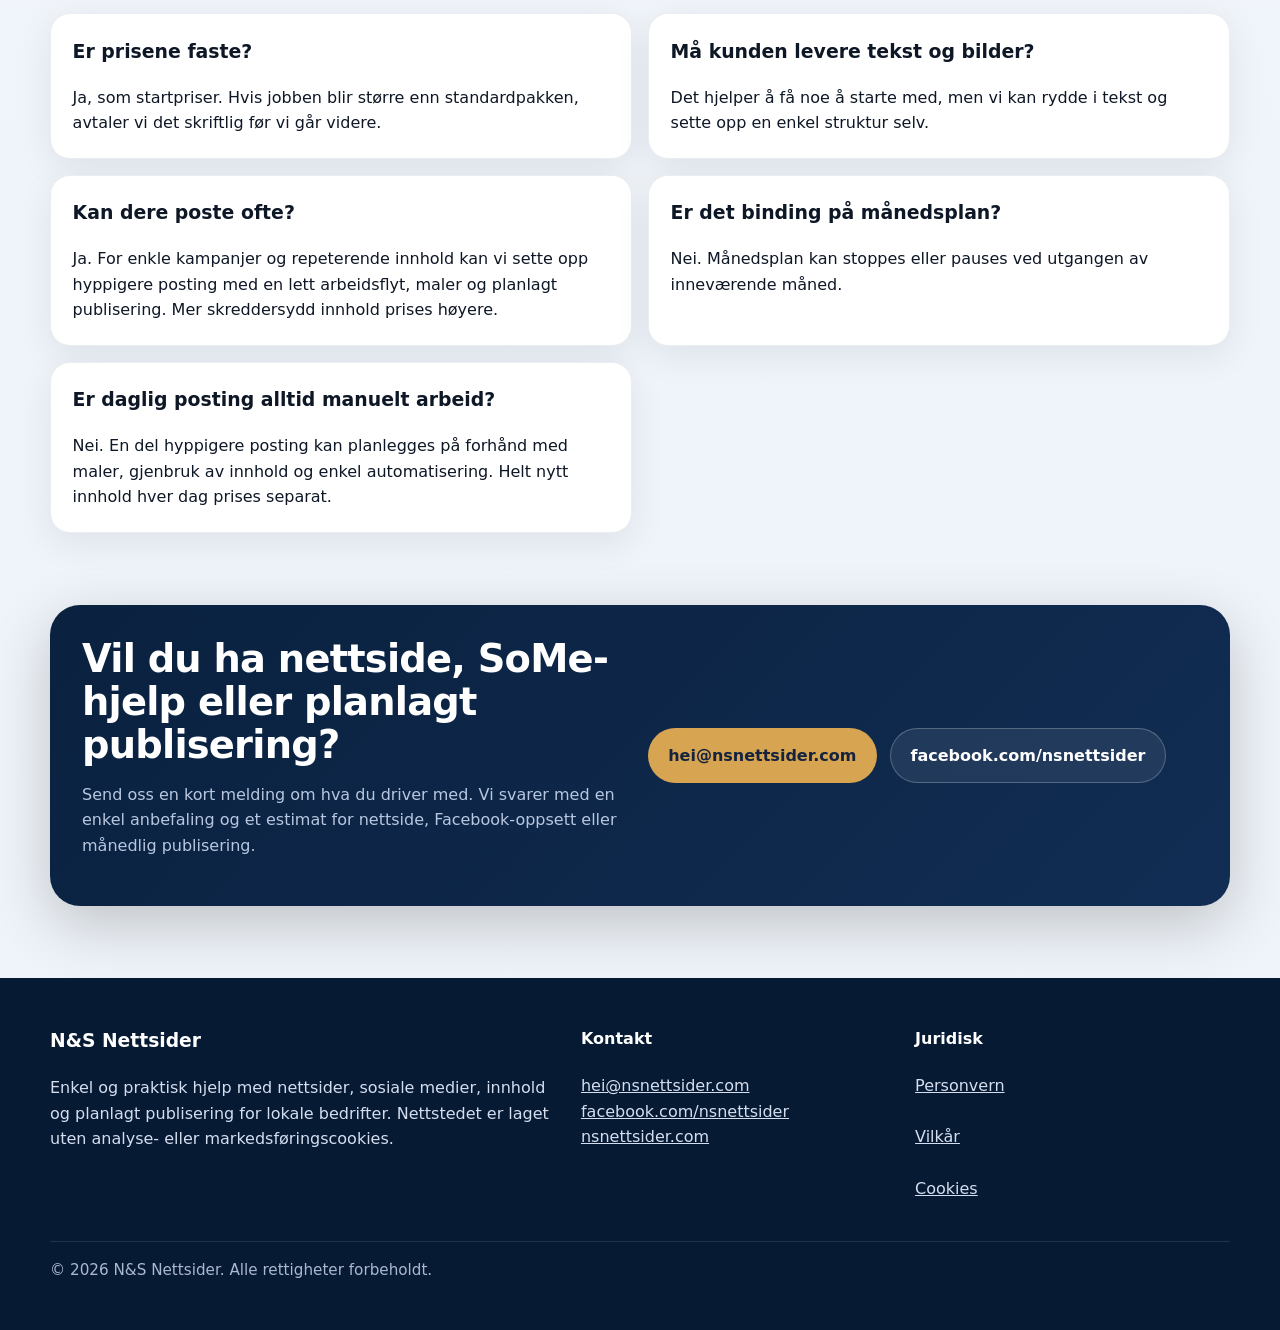
==== commit 538e948d: "Add files via upload" ====
--- a/index.html
+++ b/index.html
@@ -63,74 +63,80 @@
           <section>
             <div class="lang-block" data-lang="no">
               <h1>Enkle nettsider, <span class="highlight">planlagte innlegg</span> og praktisk SoMe-hjelp for lokale bedrifter</h1>
-              <p class="lead">Vi hjelper små bedrifter og lokale tjenester med ryddige nettsider, tydelig kontaktinformasjon, Facebook-oppsett, innhold, planlagte innlegg og enkel automatisert publisering. Du sender melding. Vi gjør det enkelt.</p>
+              <p class="lead">Vi lager enkle nettsider og hjelper med Facebook-oppsett, innhold og planlagt publisering for små bedrifter som vil se profesjonelle ut på nett uten å bruke mye tid på det selv.</p>
               <div class="hero-badges">
                 <span>Lokal og nettbasert</span>
-                <span>Fast pris</span>
-                <span>Guidepriser på siden</span>
+                <span>Priser fra 4 900 kr</span>
+                <span>Tydelige pakker</span>
                 <span>Kontakt via e-post eller Facebook</span>
               </div>
               <div class="cta-row">
                 <a class="button primary" href="mailto:hei@nsnettsider.com?subject=Foresp%C3%B8rsel%20om%20nettside%20eller%20publisering">Send e-post</a>
                 <a class="button secondary" href="https://www.facebook.com/nsnettsider/" target="_blank" rel="noopener noreferrer">Åpne Facebook-siden</a>
               </div>
-              <p class="trust-note">Ingen binding på månedsplaner. Send en kort melding for et enkelt estimat.</p>
+              <p class="trust-note">Tydelige pakker, skriftlig avklaring før oppstart og ingen binding på månedsplan.</p>
             </div>
             <div class="lang-block" data-lang="en">
               <h1>Simple websites, <span class="highlight">scheduled posts</span> and practical social media help for local businesses</h1>
-              <p class="lead">We help small businesses and local services with tidy websites, clear contact details, Facebook setup, content, scheduled posts, and simple automated publishing. You send a message. We keep it straightforward.</p>
+              <p class="lead">We build simple websites and help with Facebook setup, content, and scheduled publishing for small businesses that want to look professional online without spending much time on it themselves.</p>
               <div class="hero-badges">
                 <span>Local and remote</span>
-                <span>Fixed pricing</span>
-                <span>Guide prices on the site</span>
+                <span>Prices from NOK 4,900</span>
+                <span>Clear packages</span>
                 <span>Contact by email or Facebook</span>
               </div>
               <div class="cta-row">
                 <a class="button primary" href="mailto:hei@nsnettsider.com?subject=Website%20or%20publishing%20enquiry">Email us</a>
                 <a class="button secondary" href="https://www.facebook.com/nsnettsider/" target="_blank" rel="noopener noreferrer">Open Facebook page</a>
               </div>
-              <p class="trust-note">No lock-in on monthly plans. Send a short message for a simple estimate.</p>
+              <p class="trust-note">Clear packages, written scope before work starts, and no lock-in on the monthly plan.</p>
             </div>
           </section>
 
           <aside class="hero-card" aria-label="Overview">
             <div class="lang-block" data-lang="no">
-              <h2 style="margin-top:0;color:#fff;font-size:1.5rem;">Hva vi hjelper med</h2>
-              <p style="color:var(--muted);margin-top:0;">En praktisk og prisvennlig løsning for bedrifter som vil se profesjonelle ut på nett uten store byråprosesser.</p>
+              <h2 style="margin-top:0;color:#fff;font-size:1.5rem;">Passer godt for</h2>
+              <p style="color:var(--muted);margin-top:0;">Et tydelig oppsett for håndverkere, små bedrifter, lokale tjenester og enkeltpersonforetak som vil komme raskt i gang.</p>
               <div class="stats">
-                <div class="stat"><strong>Nettsider</strong><span>Landingsside eller lite nettsted med tydelig kontaktpunkt</span></div>
-                <div class="stat"><strong>Facebook og SoMe</strong><span>Oppsett, opprydding, profiltekst og postmaler</span></div>
-                <div class="stat"><strong>Planlagt publisering</strong><span>Publiseringsplan, månedlige innlegg og enkel automasjon</span></div>
-                <div class="stat"><strong>Oppfølging</strong><span>Små endringer, nye innlegg og videre forbedringer ved behov</span></div>
+                <div class="stat"><strong>Håndverkere</strong><span>Elektriker, rørlegger, maler, snekker og andre lokale fag</span></div>
+                <div class="stat"><strong>Små bedrifter</strong><span>Butikker, salonger, studioer og tjenestebedrifter</span></div>
+                <div class="stat"><strong>Lokale tjenester</strong><span>Renhold, bilpleie, utleie, montering og lignende</span></div>
+                <div class="stat"><strong>Enkeltpersonforetak</strong><span>Når du trenger en ryddig side og jevn synlighet uten byråpris</span></div>
               </div>
             </div>
             <div class="lang-block" data-lang="en">
-              <h2 style="margin-top:0;color:#fff;font-size:1.5rem;">What we help with</h2>
-              <p style="color:var(--muted);margin-top:0;">A practical and lower-cost option for businesses that want to look professional online without big-agency overhead.</p>
+              <h2 style="margin-top:0;color:#fff;font-size:1.5rem;">A good fit for</h2>
+              <p style="color:var(--muted);margin-top:0;">A clear setup for tradespeople, small businesses, local services, and sole traders who want to get moving quickly.</p>
               <div class="stats">
-                <div class="stat"><strong>Websites</strong><span>Landing pages or small websites with a clear contact point</span></div>
-                <div class="stat"><strong>Facebook and social</strong><span>Setup, tidy-up, profile text, and post templates</span></div>
-                <div class="stat"><strong>Scheduled publishing</strong><span>Publishing plan, monthly posts, and simple automation</span></div>
-                <div class="stat"><strong>Ongoing support</strong><span>Small edits, new posts, and further improvements when needed</span></div>
+                <div class="stat"><strong>Tradespeople</strong><span>Electricians, plumbers, painters, builders, and other local trades</span></div>
+                <div class="stat"><strong>Small businesses</strong><span>Shops, salons, studios, and service businesses</span></div>
+                <div class="stat"><strong>Local services</strong><span>Cleaning, car care, rentals, fitting, and similar businesses</span></div>
+                <div class="stat"><strong>Sole traders</strong><span>When you need a tidy site and steady visibility without agency pricing</span></div>
               </div>
             </div>
           </aside>
         </main>
+
+        <div class="quick-contact">
+          <a href="mailto:hei@nsnettsider.com">hei@nsnettsider.com</a>
+          <a href="https://www.facebook.com/nsnettsider/" target="_blank" rel="noopener noreferrer">facebook.com/nsnettsider</a>
+          <span class="lang-block" data-lang="no">Priser fra 4 900 kr</span><span class="lang-block" data-lang="en">Prices from NOK 4,900</span>
+        </div>
       </div>
     </div>
 
-    <section class="section">
+    <section class="section" id="services">
       <div class="container">
         <div class="section-head">
           <div class="lang-block" data-lang="no">
             <div class="kicker">N&S Nettsider</div>
-            <h2 id="services">Tjenester som er enkle å kjøpe og lette å forstå</h2>
-            <p class="section-lead">Vi fokuserer på det små bedrifter faktisk trenger: en side som ser ordentlig ut, en Facebook-side som er ryddig, og innhold som blir publisert uten at du må bruke tid på det hver uke.</p>
+            <h2>Tjenester som er enkle å kjøpe og lette å forstå</h2>
+            <p class="section-lead">Vi fokuserer på det små bedrifter faktisk trenger: en nettside som ser profesjonell ut, en Facebook-side som er ryddig, og innhold som blir planlagt og publisert uten mye ekstra arbeid hver uke.</p>
           </div>
           <div class="lang-block" data-lang="en">
             <div class="kicker">N&S Nettsider</div>
-            <h2 id="services">Services that are easy to buy and easy to understand</h2>
-            <p class="section-lead">We focus on what small businesses actually need: a site that looks credible, a tidy Facebook page, and content that gets published without becoming a weekly time drain.</p>
+            <h2>Services that are easy to buy and easy to understand</h2>
+            <p class="section-lead">We focus on what small businesses actually need: a professional-looking website, a tidy Facebook page, and content that gets scheduled and published without turning into weekly admin.</p>
           </div>
         </div>
         <div class="grid grid-4">
@@ -154,12 +160,12 @@
       </div>
     </section>
 
-    <section class="section steps" style="padding-top:0;">
+    <section class="section steps" id="process" style="padding-top:0;">
       <div class="container">
         <div class="band">
           <div class="section-head" style="margin-bottom:1.2rem;max-width:none;">
-            <div class="lang-block" data-lang="no"><h2 id="process" style="color:#fff;">Slik fungerer det</h2><p class="section-lead" style="color:var(--muted);">Kort prosess. Lite styr. Ingen byråjargon.</p></div>
-            <div class="lang-block" data-lang="en"><h2 id="process" style="color:#fff;">How it works</h2><p class="section-lead" style="color:var(--muted);">Short process. Minimal hassle. No agency jargon.</p></div>
+            <div class="lang-block" data-lang="no"><h2 style="color:#fff;">Slik fungerer det</h2><p class="section-lead" style="color:var(--muted);">Kort prosess. Lite styr. Ingen byråjargon.</p></div>
+            <div class="lang-block" data-lang="en"><h2 style="color:#fff;">How it works</h2><p class="section-lead" style="color:var(--muted);">Short process. Minimal hassle. No agency jargon.</p></div>
           </div>
           <div class="grid grid-4">
             <div class="card"><div class="step-number">1</div><div class="lang-block" data-lang="no"><h3>Send det viktigste</h3><p>Send navn på bedriften, hva du tilbyr, kontaktinfo og eventuelle bilder eller lenker du allerede har.</p></div><div class="lang-block" data-lang="en"><h3>Send the basics</h3><p>Send the business name, what you offer, contact details, and any images or links you already have.</p></div></div>
@@ -171,16 +177,20 @@
       </div>
     </section>
 
-    <section class="section">
+    <section class="section" id="pricing">
       <div class="container">
         <div class="section-head">
-          <div class="lang-block" data-lang="no"><div class="kicker">Priser</div><h2 id="pricing">Robuste priser for enkle leveranser</h2><p class="section-lead">Prisene er satt som lave, tydelige startpriser for små bedrifter. De er billigere enn typiske byråpriser fordi vi holder leveransene enkle, bruker maler og kan planlegge publisering effektivt.</p></div>
-          <div class="lang-block" data-lang="en"><div class="kicker">Pricing</div><h2 id="pricing">Robust pricing for simple deliveries</h2><p class="section-lead">These are lower, clear starting prices for small businesses. They sit below typical agency pricing because the deliveries are kept simple, template-based, and efficient to publish.</p></div>
-        </div>
-        <div class="grid grid-4">
+          <div class="lang-block" data-lang="no"><div class="kicker">Priser</div><h2>Pakker og priser</h2><p class="section-lead">Prisene er satt for enkle, kommersielle leveranser til små bedrifter. De ligger under typiske byråpriser fordi oppsett, innhold og publisering holdes enkle og effektive.</p></div>
+          <div class="lang-block" data-lang="en"><div class="kicker">Pricing</div><h2>Packages and pricing</h2><p class="section-lead">These prices are set for simple commercial deliveries to small businesses. They sit below typical agency pricing because the setup, content, and publishing are kept efficient.</p></div>
+        </div>
+        <div class="pricing-grid">
           <article class="card">
             <div class="lang-block" data-lang="no"><h3>Startside</h3><div class="price">4 900 kr <small>fra</small></div><ul><li>Én tydelig landingsside</li><li>Kontaktinformasjon og tjenester</li><li>Bilder, galleri eller kart</li><li>1 runde med små endringer</li></ul></div>
             <div class="lang-block" data-lang="en"><h3>Starter page</h3><div class="price">NOK 4,900 <small>from</small></div><ul><li>One clear landing page</li><li>Contact details and services</li><li>Images, gallery, or map</li><li>1 round of minor edits</li></ul></div>
+          </article>
+          <article class="card">
+            <div class="lang-block" data-lang="no"><h3>Facebook og SoMe oppstart</h3><div class="price">5 900 kr <small>fra</small></div><ul><li>Gjennomgang eller oppsett av Facebook-side</li><li>Profiltekst, omslagsbilde og lenker</li><li>8 planlagte innlegg</li><li>Enkel publiseringsplan</li></ul></div>
+            <div class="lang-block" data-lang="en"><h3>Facebook and social setup</h3><div class="price">NOK 5,900 <small>from</small></div><ul><li>Facebook page review or setup</li><li>Profile text, cover image, and links</li><li>8 scheduled posts</li><li>Simple publishing plan</li></ul></div>
           </article>
           <article class="card">
             <div class="lang-block" data-lang="no"><h3>Bedriftsside</h3><div class="price">8 900 kr <small>fra</small></div><ul><li>Opptil 5 sider</li><li>Kontaktskjema eller tydelig kontaktpunkt</li><li>Kart, omtaler eller enkel galleri-del</li><li>2 runder med endringer</li></ul></div>
@@ -191,8 +201,8 @@
             <div class="lang-block" data-lang="en"><div class="featured-tag">Most relevant</div><h3>Website + social setup</h3><div class="price">NOK 11,900 <small>from</small></div><ul><li>Business site or strong landing page</li><li>Facebook page review or setup</li><li>12 scheduled posts</li><li>Publishing plan for the first month</li></ul></div>
           </article>
           <article class="card">
-            <div class="lang-block" data-lang="no"><h3>Publiseringsplan</h3><div class="price">1 990 kr <small>per måned fra</small></div><ul><li>8 planlagte innlegg</li><li>Enkel automatisert publisering</li><li>2 små tekst- eller bildeendringer</li><li>Support via e-post eller Facebook</li></ul></div>
-            <div class="lang-block" data-lang="en"><h3>Publishing plan</h3><div class="price">NOK 1,990 <small>per month from</small></div><ul><li>8 scheduled posts</li><li>Simple automated publishing</li><li>2 small copy or image edits</li><li>Support by email or Facebook</li></ul></div>
+            <div class="lang-block" data-lang="no"><h3>Månedsplan</h3><div class="price">2 490 kr <small>per måned fra</small></div><ul><li>12 planlagte innlegg</li><li>Enkel automatisert publisering</li><li>2 små tekst- eller bildeendringer</li><li>Support via e-post eller Facebook</li></ul></div>
+            <div class="lang-block" data-lang="en"><h3>Monthly plan</h3><div class="price">NOK 2,490 <small>per month from</small></div><ul><li>12 scheduled posts</li><li>Simple automated publishing</li><li>2 small copy or image edits</li><li>Support by email or Facebook</li></ul></div>
           </article>
         </div>
         <div class="notice" style="margin-top:1rem;">
@@ -200,8 +210,8 @@
           <div class="lang-block" data-lang="en"><strong>Add-ons:</strong> extra page from NOK 900, extra 8-post pack NOK 990, Google Business Profile/setup from NOK 990, extra channel from NOK 590/month, and more frequent publishing can be quoted separately.</div>
         </div>
         <div class="notice" style="margin-top:1rem;">
-          <div class="lang-block" data-lang="no"><strong>Viktig:</strong> Daglig posting kan settes opp som lette, planlagte poster eller gjenbruk av innhold. Helt nytt innhold hver dag prises separat.</div>
-          <div class="lang-block" data-lang="en"><strong>Note:</strong> Daily posting can be arranged as lighter scheduled posts or recycled content. Fully new custom content every day is priced separately.</div>
+          <div class="lang-block" data-lang="no"><strong>Viktig:</strong> Hyppig posting kan settes opp med lette, planlagte poster, maler og gjenbruk av innhold. Helt nytt skreddersydd innhold hver dag prises separat.</div>
+          <div class="lang-block" data-lang="en"><strong>Note:</strong> Frequent posting can be set up with lighter scheduled posts, templates, and recycled content. Fully new custom content every day is priced separately.</div>
         </div>
       </div>
     </section>
@@ -215,8 +225,9 @@
         <div class="grid grid-2 faq-grid">
           <div class="card"><div class="lang-block" data-lang="no"><h3>Er prisene faste?</h3><p>Ja, som startpriser. Hvis jobben blir større enn standardpakken, avtaler vi det skriftlig før vi går videre.</p></div><div class="lang-block" data-lang="en"><h3>Are the prices fixed?</h3><p>Yes, as starting prices. If the job grows beyond the standard package, we agree it in writing before moving ahead.</p></div></div>
           <div class="card"><div class="lang-block" data-lang="no"><h3>Må kunden levere tekst og bilder?</h3><p>Det hjelper å få noe å starte med, men vi kan rydde i tekst og sette opp en enkel struktur selv.</p></div><div class="lang-block" data-lang="en"><h3>Does the client need to provide text and images?</h3><p>It helps to have something to start from, but we can tidy up the wording and set up a simple structure ourselves.</p></div></div>
-          <div class="card"><div class="lang-block" data-lang="no"><h3>Kan dere poste ofte?</h3><p>Ja. For enkle kampanjer og repeterende innhold kan vi planlegge hyppigere posting med en lett arbeidsflyt. Mer skreddersydd innhold prises høyere.</p></div><div class="lang-block" data-lang="en"><h3>Can you post frequently?</h3><p>Yes. For simple campaigns and repeatable content, we can schedule more frequent posting with a lightweight workflow. More bespoke content costs more.</p></div></div>
+          <div class="card"><div class="lang-block" data-lang="no"><h3>Kan dere poste ofte?</h3><p>Ja. For enkle kampanjer og repeterende innhold kan vi sette opp hyppigere posting med en lett arbeidsflyt, maler og planlagt publisering. Mer skreddersydd innhold prises høyere.</p></div><div class="lang-block" data-lang="en"><h3>Can you post frequently?</h3><p>Yes. For simple campaigns and repeatable content, we can set up more frequent posting with a lightweight workflow, templates, and scheduled publishing. More bespoke content costs more.</p></div></div>
           <div class="card"><div class="lang-block" data-lang="no"><h3>Er det binding på månedsplan?</h3><p>Nei. Månedsplan kan stoppes eller pauses ved utgangen av inneværende måned.</p></div><div class="lang-block" data-lang="en"><h3>Is there lock-in on the monthly plan?</h3><p>No. The monthly plan can be paused or stopped at the end of the current month.</p></div></div>
+          <div class="card"><div class="lang-block" data-lang="no"><h3>Er daglig posting alltid manuelt arbeid?</h3><p>Nei. En del hyppigere posting kan planlegges på forhånd med maler, gjenbruk av innhold og enkel automatisering. Helt nytt innhold hver dag prises separat.</p></div><div class="lang-block" data-lang="en"><h3>Is daily posting always manual work?</h3><p>No. Some higher-frequency posting can be planned in advance with templates, reused content, and simple automation. Fully new content every day is priced separately.</p></div></div>
         </div>
       </div>
     </section>
@@ -250,7 +261,7 @@
           </div>
           <div>
             <h4><span class="lang-block" data-lang="no">Kontakt</span><span class="lang-block" data-lang="en">Contact</span></h4>
-            <p><a href="mailto:hei@nsnettsider.com">hei@nsnettsider.com</a><br /><a href="https://www.facebook.com/nsnettsider/" target="_blank" rel="noopener noreferrer">Facebook page</a></p>
+            <p><a href="mailto:hei@nsnettsider.com">hei@nsnettsider.com</a><br /><a href="https://www.facebook.com/nsnettsider/" target="_blank" rel="noopener noreferrer">facebook.com/nsnettsider</a><br /><a href="https://nsnettsider.com/">nsnettsider.com</a></p>
           </div>
           <div>
             <h4><span class="lang-block" data-lang="no">Juridisk</span><span class="lang-block" data-lang="en">Legal</span></h4>
--- a/style.css
+++ b/style.css
@@ -247,6 +247,14 @@
   border-radius: 28px;
   padding: 1.5rem;
 }
+.band .card {
+  background: #f8fafc;
+  color: var(--text);
+  border: 1px solid rgba(9, 33, 69, 0.12);
+}
+.band .card h3 { color: #0d2040; }
+.band .card p,
+.band .card li { color: #334159; }
 .steps .step-number {
   width: 38px; height: 38px;
   display: inline-flex;
@@ -384,3 +392,9 @@
   letter-spacing: .04em;
 }
 #services, #process, #pricing, #faq, #contact { scroll-margin-top: 90px; }
+
+
+.quick-contact { display:flex; gap:1rem; flex-wrap:wrap; align-items:center; justify-content:center; padding:0 0 1.4rem; }
+.quick-contact a, .quick-contact span { display:inline-flex; align-items:center; justify-content:center; min-height:44px; padding:.7rem 1rem; border-radius:999px; background:rgba(255,255,255,.08); border:1px solid rgba(255,255,255,.16); color:#fff; text-decoration:none; font-weight:700; }
+.quick-contact span { color: var(--gold-soft); }
+.pricing-grid { display:grid; grid-template-columns: repeat(auto-fit, minmax(220px, 1fr)); gap:1rem; }
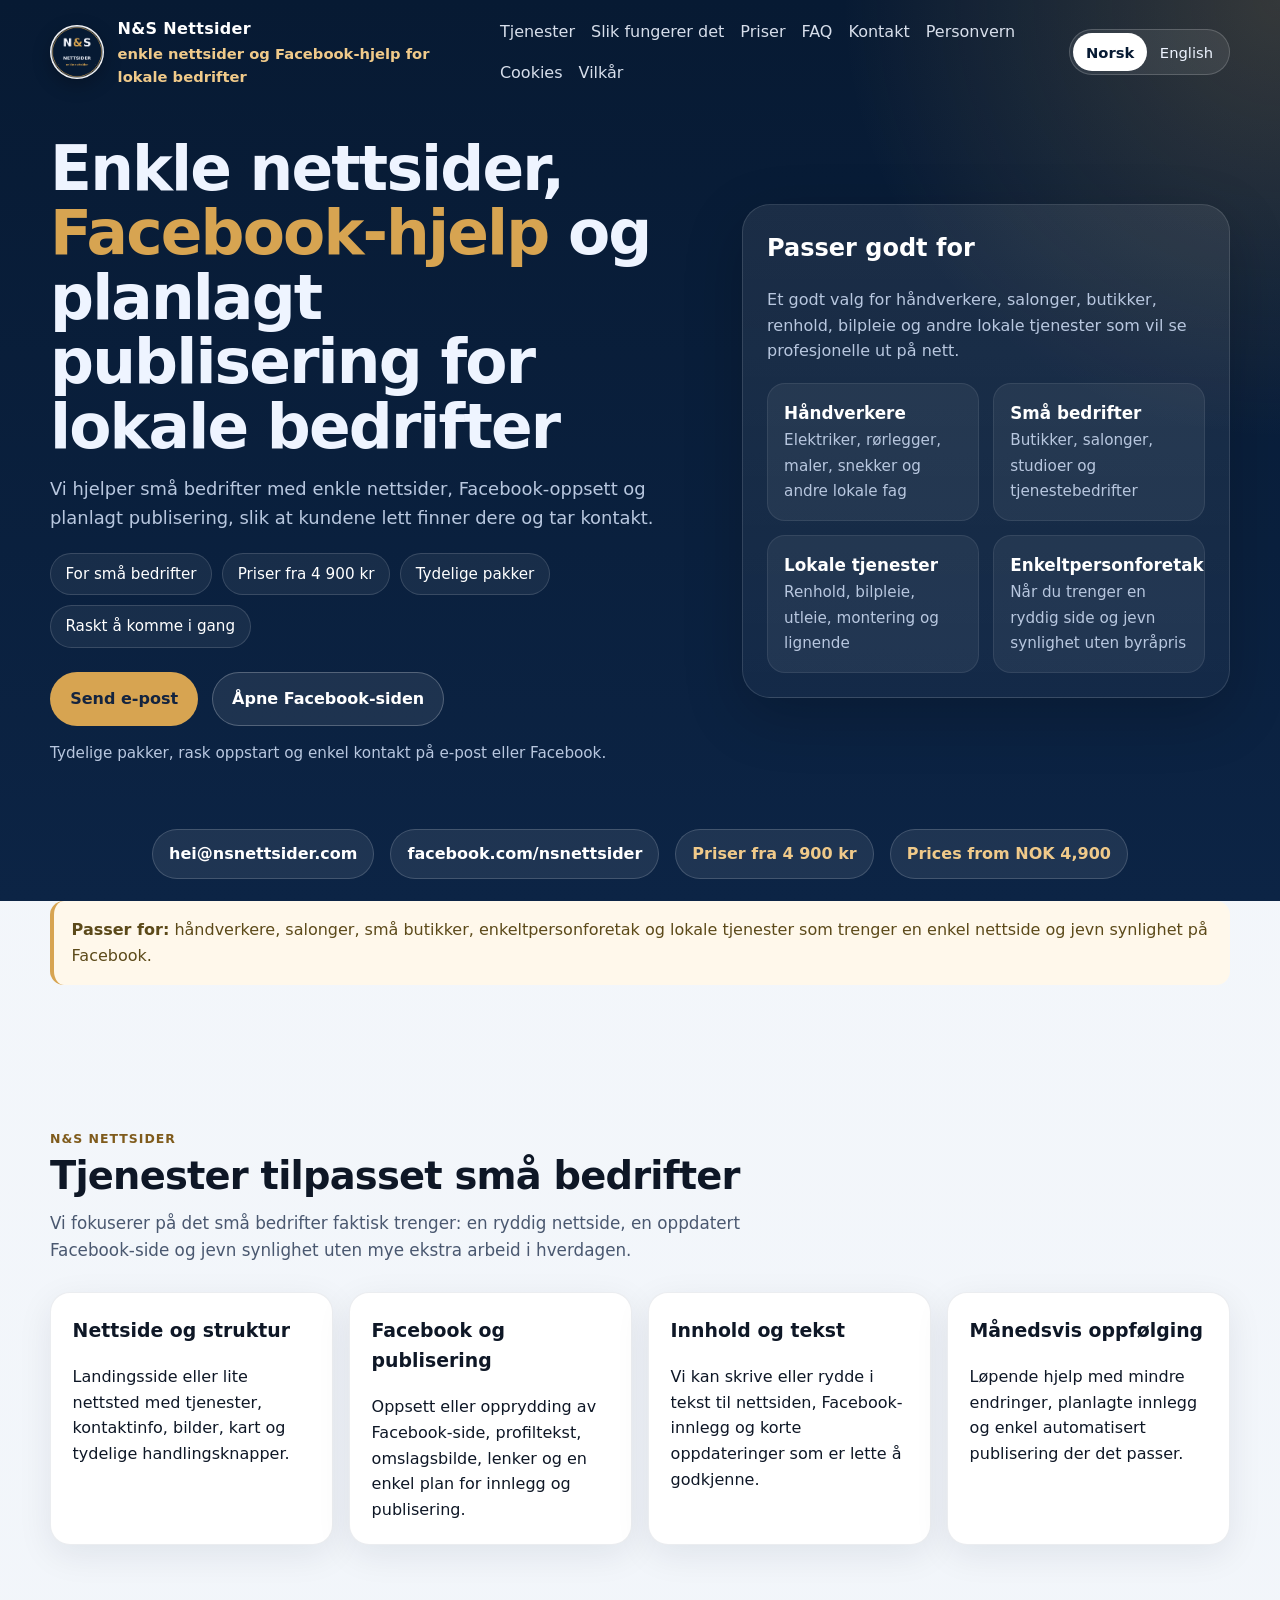
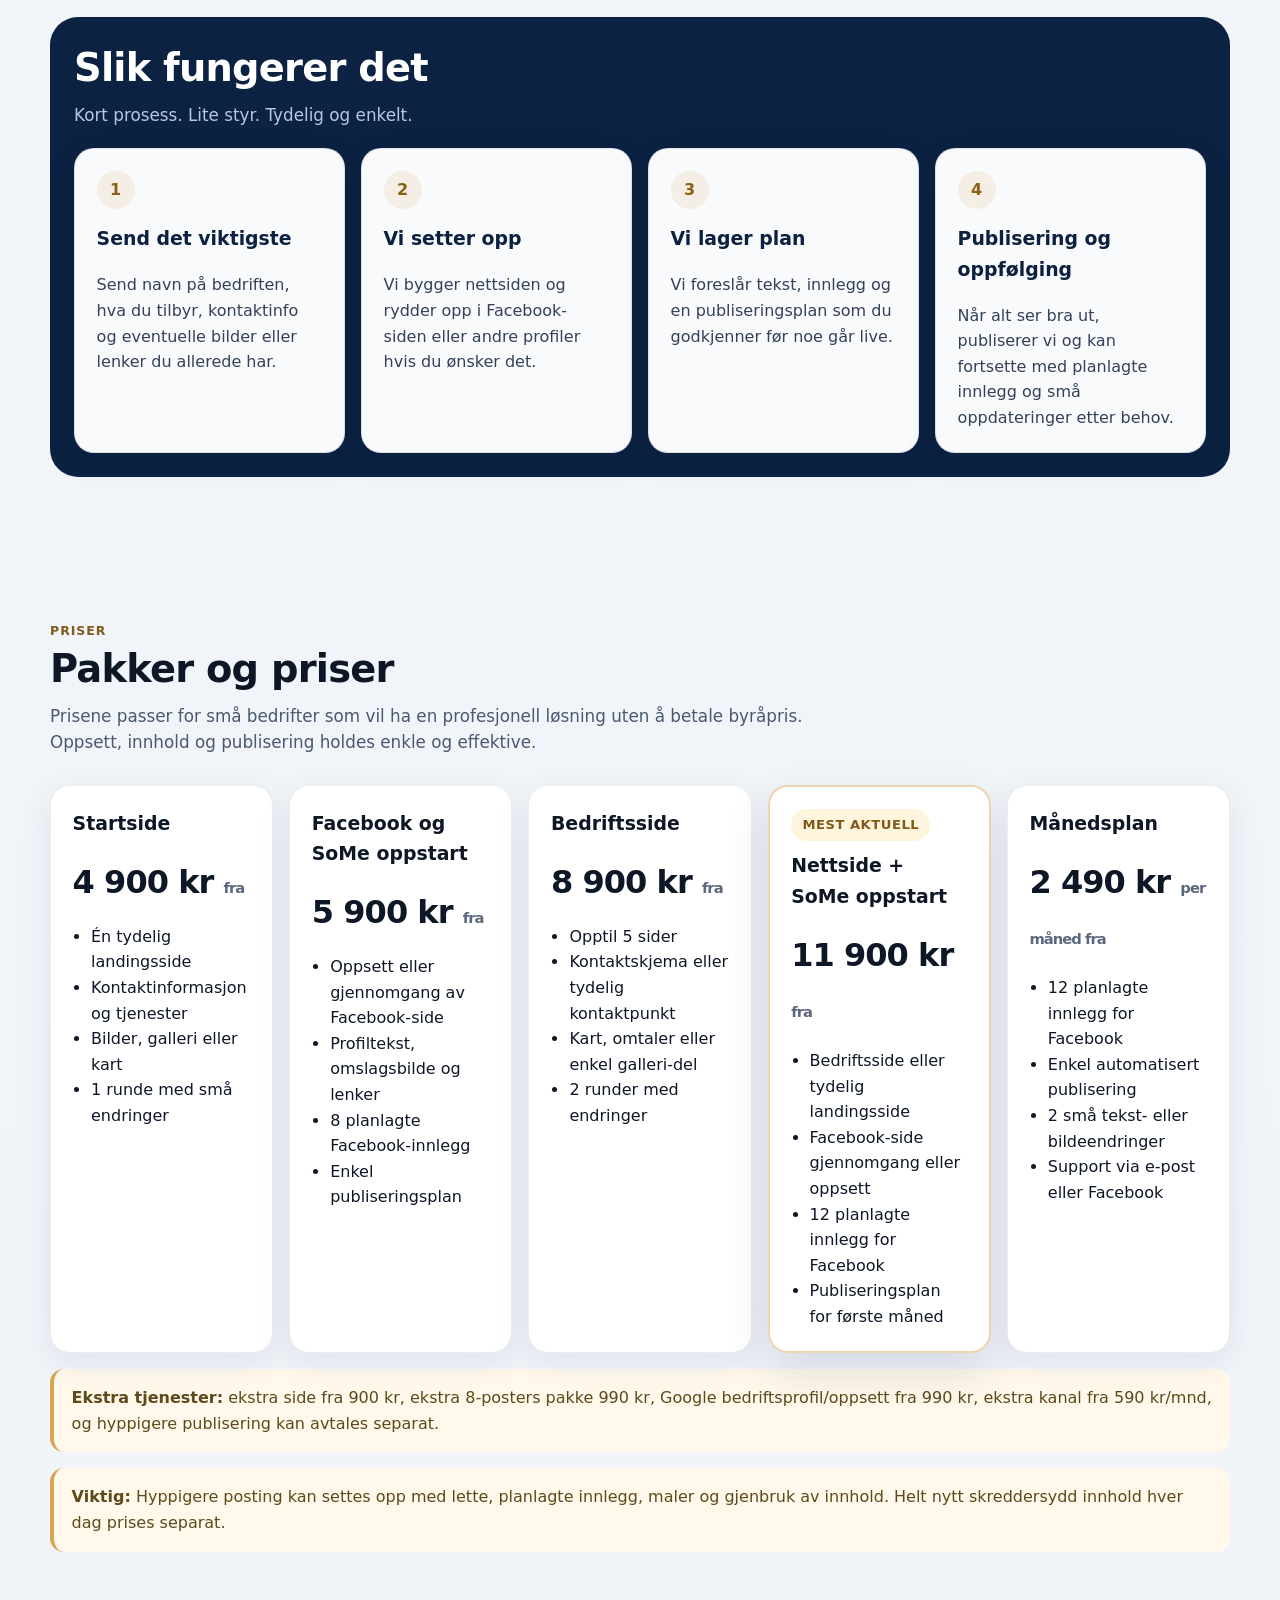
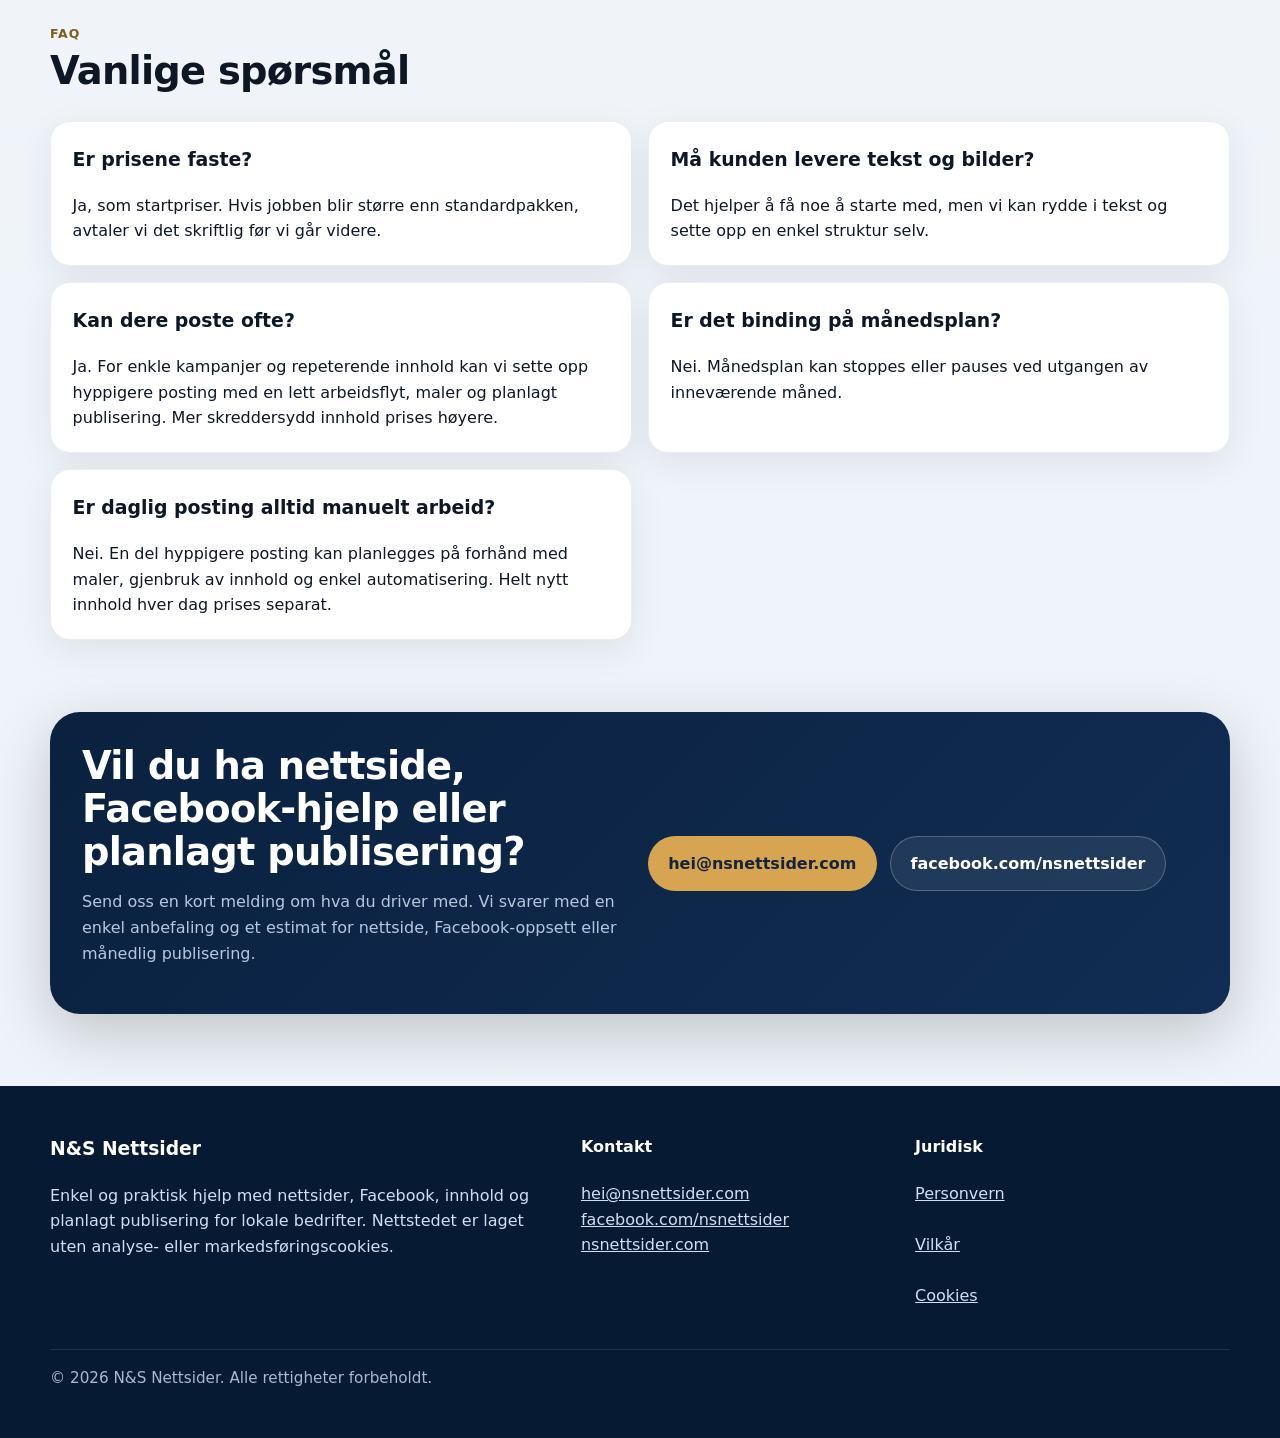
==== commit 4bbd6940: "Rename index-target-market.html to index.html" ====
--- a/index.html
+++ b/index.html
@@ -37,7 +37,7 @@
             <img src="assets/logo.png" alt="N&S Nettsider logo" />
             <span>
               <span class="brand-mark">N&S Nettsider</span>
-              <span class="brand-sub">nettsider og SoMe-hjelp for lokale bedrifter</span>
+              <span class="brand-sub">enkle nettsider og Facebook-hjelp for lokale bedrifter</span>
             </span>
           </a>
           <button class="mobile-toggle" type="button" data-mobile-toggle aria-expanded="false" aria-controls="site-menu"><span class="lang-block" data-lang="no">Meny</span><span class="lang-block" data-lang="en">Menu</span></button>
@@ -62,19 +62,19 @@
         <main id="main" class="hero">
           <section>
             <div class="lang-block" data-lang="no">
-              <h1>Enkle nettsider, <span class="highlight">planlagte innlegg</span> og praktisk SoMe-hjelp for lokale bedrifter</h1>
-              <p class="lead">Vi lager enkle nettsider og hjelper med Facebook-oppsett, innhold og planlagt publisering for små bedrifter som vil se profesjonelle ut på nett uten å bruke mye tid på det selv.</p>
+              <h1>Enkle nettsider, <span class="highlight">Facebook-hjelp</span> og planlagt publisering for lokale bedrifter</h1>
+              <p class="lead">Vi hjelper små bedrifter med enkle nettsider, Facebook-oppsett og planlagt publisering, slik at kundene lett finner dere og tar kontakt.</p>
               <div class="hero-badges">
-                <span>Lokal og nettbasert</span>
+                <span>For små bedrifter</span>
                 <span>Priser fra 4 900 kr</span>
                 <span>Tydelige pakker</span>
-                <span>Kontakt via e-post eller Facebook</span>
+                <span>Raskt å komme i gang</span>
               </div>
               <div class="cta-row">
                 <a class="button primary" href="mailto:hei@nsnettsider.com?subject=Foresp%C3%B8rsel%20om%20nettside%20eller%20publisering">Send e-post</a>
                 <a class="button secondary" href="https://www.facebook.com/nsnettsider/" target="_blank" rel="noopener noreferrer">Åpne Facebook-siden</a>
               </div>
-              <p class="trust-note">Tydelige pakker, skriftlig avklaring før oppstart og ingen binding på månedsplan.</p>
+              <p class="trust-note">Tydelige pakker, rask oppstart og enkel kontakt på e-post eller Facebook.</p>
             </div>
             <div class="lang-block" data-lang="en">
               <h1>Simple websites, <span class="highlight">scheduled posts</span> and practical social media help for local businesses</h1>
@@ -96,7 +96,7 @@
           <aside class="hero-card" aria-label="Overview">
             <div class="lang-block" data-lang="no">
               <h2 style="margin-top:0;color:#fff;font-size:1.5rem;">Passer godt for</h2>
-              <p style="color:var(--muted);margin-top:0;">Et tydelig oppsett for håndverkere, små bedrifter, lokale tjenester og enkeltpersonforetak som vil komme raskt i gang.</p>
+              <p style="color:var(--muted);margin-top:0;">Et godt valg for håndverkere, salonger, butikker, renhold, bilpleie og andre lokale tjenester som vil se profesjonelle ut på nett.</p>
               <div class="stats">
                 <div class="stat"><strong>Håndverkere</strong><span>Elektriker, rørlegger, maler, snekker og andre lokale fag</span></div>
                 <div class="stat"><strong>Små bedrifter</strong><span>Butikker, salonger, studioer og tjenestebedrifter</span></div>
@@ -125,13 +125,22 @@
       </div>
     </div>
 
+    <section class="section" style="padding-top:0;">
+      <div class="container">
+        <div class="notice">
+          <div class="lang-block" data-lang="no"><strong>Passer for:</strong> håndverkere, salonger, små butikker, enkeltpersonforetak og lokale tjenester som trenger en enkel nettside og jevn synlighet på Facebook.</div>
+          <div class="lang-block" data-lang="en"><strong>Best for:</strong> tradespeople, salons, small shops, sole traders, and local services that need a simple website and steady visibility on Facebook.</div>
+        </div>
+      </div>
+    </section>
+
     <section class="section" id="services">
       <div class="container">
         <div class="section-head">
           <div class="lang-block" data-lang="no">
             <div class="kicker">N&S Nettsider</div>
-            <h2>Tjenester som er enkle å kjøpe og lette å forstå</h2>
-            <p class="section-lead">Vi fokuserer på det små bedrifter faktisk trenger: en nettside som ser profesjonell ut, en Facebook-side som er ryddig, og innhold som blir planlagt og publisert uten mye ekstra arbeid hver uke.</p>
+            <h2>Tjenester tilpasset små bedrifter</h2>
+            <p class="section-lead">Vi fokuserer på det små bedrifter faktisk trenger: en ryddig nettside, en oppdatert Facebook-side og jevn synlighet uten mye ekstra arbeid i hverdagen.</p>
           </div>
           <div class="lang-block" data-lang="en">
             <div class="kicker">N&S Nettsider</div>
@@ -145,15 +154,15 @@
             <div class="lang-block" data-lang="en"><h3>Website and structure</h3><p>Landing page or small website with services, contact details, images, map, and clear calls to action.</p></div>
           </article>
           <article class="card">
-            <div class="lang-block" data-lang="no"><h3>Facebook, SoMe og publisering</h3><p>Oppsett eller opprydding av side, profiltekst, omslagsbilde, lenker og en enkel plan for innlegg og publisering.</p></div>
+            <div class="lang-block" data-lang="no"><h3>Facebook og publisering</h3><p>Oppsett eller opprydding av Facebook-side, profiltekst, omslagsbilde, lenker og en enkel plan for innlegg og publisering.</p></div>
             <div class="lang-block" data-lang="en"><h3>Facebook, social, and publishing</h3><p>Page setup or tidy-up, profile text, cover image, links, and a simple plan for posts and publishing.</p></div>
           </article>
           <article class="card">
-            <div class="lang-block" data-lang="no"><h3>Innhold og repurposing</h3><p>Vi kan gjøre ett budskap om til nettsidetekst, innlegg og korte oppdateringer som henger sammen og er lette å godkjenne.</p></div>
+            <div class="lang-block" data-lang="no"><h3>Innhold og tekst</h3><p>Vi kan skrive eller rydde i tekst til nettsiden, Facebook-innlegg og korte oppdateringer som er lette å godkjenne.</p></div>
             <div class="lang-block" data-lang="en"><h3>Content and repurposing</h3><p>We can turn one message into website copy, posts, and short updates that stay consistent and are easy to approve.</p></div>
           </article>
           <article class="card">
-            <div class="lang-block" data-lang="no"><h3>Planlagt oppfølging</h3><p>Månedsvis drift, mindre endringer, planlagte poster og enkel automatisert publisering der det passer.</p></div>
+            <div class="lang-block" data-lang="no"><h3>Månedsvis oppfølging</h3><p>Løpende hjelp med mindre endringer, planlagte innlegg og enkel automatisert publisering der det passer.</p></div>
             <div class="lang-block" data-lang="en"><h3>Planned support</h3><p>Monthly support, small edits, scheduled posts, and simple automated publishing where it makes sense.</p></div>
           </article>
         </div>
@@ -164,7 +173,7 @@
       <div class="container">
         <div class="band">
           <div class="section-head" style="margin-bottom:1.2rem;max-width:none;">
-            <div class="lang-block" data-lang="no"><h2 style="color:#fff;">Slik fungerer det</h2><p class="section-lead" style="color:var(--muted);">Kort prosess. Lite styr. Ingen byråjargon.</p></div>
+            <div class="lang-block" data-lang="no"><h2 style="color:#fff;">Slik fungerer det</h2><p class="section-lead" style="color:var(--muted);">Kort prosess. Lite styr. Tydelig og enkelt.</p></div>
             <div class="lang-block" data-lang="en"><h2 style="color:#fff;">How it works</h2><p class="section-lead" style="color:var(--muted);">Short process. Minimal hassle. No agency jargon.</p></div>
           </div>
           <div class="grid grid-4">
@@ -180,7 +189,7 @@
     <section class="section" id="pricing">
       <div class="container">
         <div class="section-head">
-          <div class="lang-block" data-lang="no"><div class="kicker">Priser</div><h2>Pakker og priser</h2><p class="section-lead">Prisene er satt for enkle, kommersielle leveranser til små bedrifter. De ligger under typiske byråpriser fordi oppsett, innhold og publisering holdes enkle og effektive.</p></div>
+          <div class="lang-block" data-lang="no"><div class="kicker">Priser</div><h2>Pakker og priser</h2><p class="section-lead">Prisene passer for små bedrifter som vil ha en profesjonell løsning uten å betale byråpris. Oppsett, innhold og publisering holdes enkle og effektive.</p></div>
           <div class="lang-block" data-lang="en"><div class="kicker">Pricing</div><h2>Packages and pricing</h2><p class="section-lead">These prices are set for simple commercial deliveries to small businesses. They sit below typical agency pricing because the setup, content, and publishing are kept efficient.</p></div>
         </div>
         <div class="pricing-grid">
@@ -189,7 +198,7 @@
             <div class="lang-block" data-lang="en"><h3>Starter page</h3><div class="price">NOK 4,900 <small>from</small></div><ul><li>One clear landing page</li><li>Contact details and services</li><li>Images, gallery, or map</li><li>1 round of minor edits</li></ul></div>
           </article>
           <article class="card">
-            <div class="lang-block" data-lang="no"><h3>Facebook og SoMe oppstart</h3><div class="price">5 900 kr <small>fra</small></div><ul><li>Gjennomgang eller oppsett av Facebook-side</li><li>Profiltekst, omslagsbilde og lenker</li><li>8 planlagte innlegg</li><li>Enkel publiseringsplan</li></ul></div>
+            <div class="lang-block" data-lang="no"><h3>Facebook og SoMe oppstart</h3><div class="price">5 900 kr <small>fra</small></div><ul><li>Oppsett eller gjennomgang av Facebook-side</li><li>Profiltekst, omslagsbilde og lenker</li><li>8 planlagte Facebook-innlegg</li><li>Enkel publiseringsplan</li></ul></div>
             <div class="lang-block" data-lang="en"><h3>Facebook and social setup</h3><div class="price">NOK 5,900 <small>from</small></div><ul><li>Facebook page review or setup</li><li>Profile text, cover image, and links</li><li>8 scheduled posts</li><li>Simple publishing plan</li></ul></div>
           </article>
           <article class="card">
@@ -197,11 +206,11 @@
             <div class="lang-block" data-lang="en"><h3>Business site</h3><div class="price">NOK 8,900 <small>from</small></div><ul><li>Up to 5 pages</li><li>Contact form or clear contact point</li><li>Map, reviews, or simple gallery section</li><li>2 rounds of edits</li></ul></div>
           </article>
           <article class="card featured-card">
-            <div class="lang-block" data-lang="no"><div class="featured-tag">Mest aktuell</div><h3>Nettside + SoMe oppstart</h3><div class="price">11 900 kr <small>fra</small></div><ul><li>Bedriftsside eller god landingsside</li><li>Facebook-side gjennomgang eller oppsett</li><li>12 planlagte innlegg</li><li>Publiseringsplan for første måned</li></ul></div>
+            <div class="lang-block" data-lang="no"><div class="featured-tag">Mest aktuell</div><h3>Nettside + SoMe oppstart</h3><div class="price">11 900 kr <small>fra</small></div><ul><li>Bedriftsside eller tydelig landingsside</li><li>Facebook-side gjennomgang eller oppsett</li><li>12 planlagte innlegg for Facebook</li><li>Publiseringsplan for første måned</li></ul></div>
             <div class="lang-block" data-lang="en"><div class="featured-tag">Most relevant</div><h3>Website + social setup</h3><div class="price">NOK 11,900 <small>from</small></div><ul><li>Business site or strong landing page</li><li>Facebook page review or setup</li><li>12 scheduled posts</li><li>Publishing plan for the first month</li></ul></div>
           </article>
           <article class="card">
-            <div class="lang-block" data-lang="no"><h3>Månedsplan</h3><div class="price">2 490 kr <small>per måned fra</small></div><ul><li>12 planlagte innlegg</li><li>Enkel automatisert publisering</li><li>2 små tekst- eller bildeendringer</li><li>Support via e-post eller Facebook</li></ul></div>
+            <div class="lang-block" data-lang="no"><h3>Månedsplan</h3><div class="price">2 490 kr <small>per måned fra</small></div><ul><li>12 planlagte innlegg for Facebook</li><li>Enkel automatisert publisering</li><li>2 små tekst- eller bildeendringer</li><li>Support via e-post eller Facebook</li></ul></div>
             <div class="lang-block" data-lang="en"><h3>Monthly plan</h3><div class="price">NOK 2,490 <small>per month from</small></div><ul><li>12 scheduled posts</li><li>Simple automated publishing</li><li>2 small copy or image edits</li><li>Support by email or Facebook</li></ul></div>
           </article>
         </div>
@@ -210,7 +219,7 @@
           <div class="lang-block" data-lang="en"><strong>Add-ons:</strong> extra page from NOK 900, extra 8-post pack NOK 990, Google Business Profile/setup from NOK 990, extra channel from NOK 590/month, and more frequent publishing can be quoted separately.</div>
         </div>
         <div class="notice" style="margin-top:1rem;">
-          <div class="lang-block" data-lang="no"><strong>Viktig:</strong> Hyppig posting kan settes opp med lette, planlagte poster, maler og gjenbruk av innhold. Helt nytt skreddersydd innhold hver dag prises separat.</div>
+          <div class="lang-block" data-lang="no"><strong>Viktig:</strong> Hyppigere posting kan settes opp med lette, planlagte innlegg, maler og gjenbruk av innhold. Helt nytt skreddersydd innhold hver dag prises separat.</div>
           <div class="lang-block" data-lang="en"><strong>Note:</strong> Frequent posting can be set up with lighter scheduled posts, templates, and recycled content. Fully new custom content every day is priced separately.</div>
         </div>
       </div>
@@ -237,7 +246,7 @@
         <div class="cta-panel">
           <div class="grid grid-2" style="align-items:center;">
             <div>
-              <div class="lang-block" data-lang="no"><h2 style="color:#fff;margin-top:0;">Vil du ha nettside, SoMe-hjelp eller planlagt publisering?</h2><p>Send oss en kort melding om hva du driver med. Vi svarer med en enkel anbefaling og et estimat for nettside, Facebook-oppsett eller månedlig publisering.</p></div>
+              <div class="lang-block" data-lang="no"><h2 style="color:#fff;margin-top:0;">Vil du ha nettside, Facebook-hjelp eller planlagt publisering?</h2><p>Send oss en kort melding om hva du driver med. Vi svarer med en enkel anbefaling og et estimat for nettside, Facebook-oppsett eller månedlig publisering.</p></div>
               <div class="lang-block" data-lang="en"><h2 style="color:#fff;margin-top:0;">Do you want a website, social help, or scheduled publishing?</h2><p>Send us a short message about your business. We will reply with a straightforward recommendation and an estimate for a website, Facebook setup, or monthly publishing.</p></div>
             </div>
             <div>
@@ -256,7 +265,7 @@
         <div class="footer-grid">
           <div>
             <h3>N&S Nettsider</h3>
-            <div class="lang-block" data-lang="no"><p>Enkel og praktisk hjelp med nettsider, sosiale medier, innhold og planlagt publisering for lokale bedrifter. Nettstedet er laget uten analyse- eller markedsføringscookies.</p></div>
+            <div class="lang-block" data-lang="no"><p>Enkel og praktisk hjelp med nettsider, Facebook, innhold og planlagt publisering for lokale bedrifter. Nettstedet er laget uten analyse- eller markedsføringscookies.</p></div>
             <div class="lang-block" data-lang="en"><p>Simple, practical help with websites, social media, content, and scheduled publishing for local businesses. This site is built without analytics or marketing cookies.</p></div>
           </div>
           <div>
